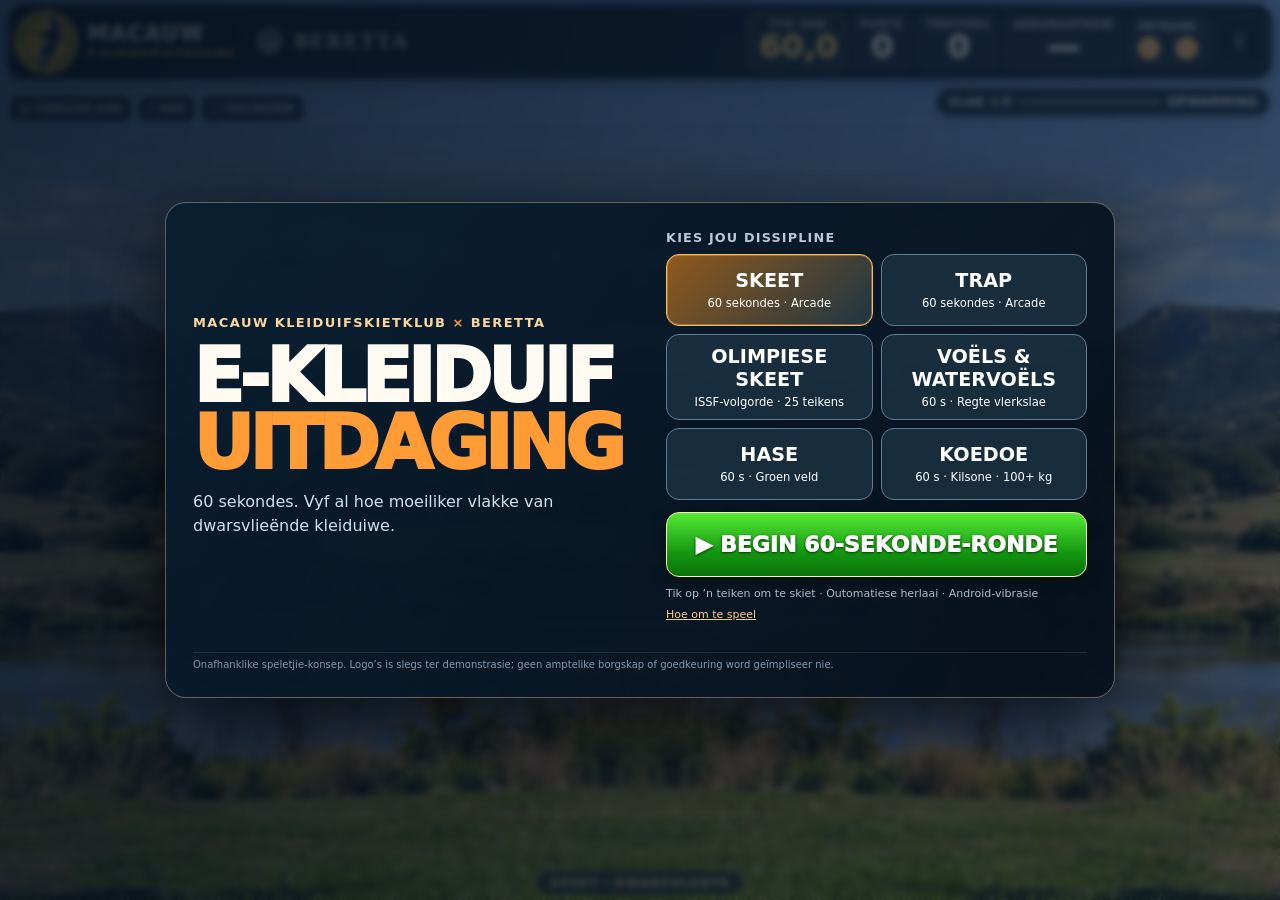
==== index.html @ 5b27fd39 "Macauw E-Clay Challenge V19" ====
<!doctype html>
<html lang="af-ZA">
<head>
<meta charset="utf-8">
<meta name="viewport" content="width=device-width,initial-scale=1,maximum-scale=1,user-scalable=no,viewport-fit=cover">
<meta name="theme-color" content="#071420">
<meta name="apple-mobile-web-app-capable" content="yes">
<meta name="apple-mobile-web-app-status-bar-style" content="black-translucent">
<meta name="description" content="Speel die Macauw E-Kleiduiwe-uitdaging: Skeet, Trap, Olimpiese Skeet, Voëls & Watervoëls, Hase en Koedoe op selfoon, rekenaar of TV.">
<meta property="og:title" content="Macauw E-Kleiduiwe-uitdaging · Ses spelmodusse">
<meta property="og:description" content="Speel Skeet, Trap, Olimpiese Skeet, Watervoëls, Hase of Koedoe.">
<meta property="og:image" content="/assets/icon-512.png">
<link rel="icon" type="image/png" href="/assets/icon-192.png">
<link rel="apple-touch-icon" href="/assets/icon-192.png">
<link rel="manifest" href="/manifest.webmanifest">
<link rel="stylesheet" href="/style.css">
<title>Macauw E-Kleiduiwe-uitdaging · V18 Koedoe · 154 rame</title>
</head>
<body>
<main class="arena" id="arena">
  <canvas id="field" width="1600" height="900" aria-label="Kleiduiweskiet-speelveld"></canvas>
  <header class="scoreboard">
    <div class="brands">
      <img class="club" src="/assets/macauw-club.png" alt="Macauw Kleiduifskietklub se logo">
      <div class="brand-title"><b>MACAUW</b><small>E-KLEIDUIFUITDAGING</small></div>
      <span class="brand-divider"></span>
      <div class="beretta-lockup"><img src="/assets/beretta-emblem.png" alt="Beretta-embleem"><b>BERETTA</b></div>
    </div>
    <div class="scores">
      <div class="metric timer-metric"><small id="timerLabel">TYD OOR</small><strong id="timer">60.0</strong></div>
      <div class="metric"><small id="scoreLabel">PUNTE</small><strong id="score">0</strong></div>
      <div class="metric minor"><small>TREFFERS</small><strong id="hits">0</strong></div>
      <div class="metric minor"><small>AKKURAATHEID</small><strong id="accuracy">—</strong></div>
      <div class="metric ammo-metric"><small>PATRONE</small><strong id="ammo">● ●</strong></div>
    </div>
    <button class="icon-button pause-button" id="pause" aria-label="Onderbreek die ronde" disabled>Ⅱ</button>
  </header>
  <div class="difficulty" aria-label="Moeilikheidsgraad"><span id="difficultyPrefix">VLAK <b id="level">1</b><span id="levelMax">/5</span></span><div class="track"><div id="difficultyFill" class="track-fill"></div></div><span id="levelText">OPWARMING</span></div>
  <div class="toast" id="toast" aria-live="polite"></div>
  <div class="stage-label" id="modeBadge">SKEET · DWARSVLUGTE</div>
  <div id="olympicPanel" class="olympic-panel hidden" aria-live="polite">
    <div class="olympic-eyebrow">OLIMPIESE SKEET · KWALIFIKASIERONDE</div>
    <div class="olympic-details"><strong id="stationLabel">STASIE 1</strong><span id="waveLabel">HOË HUIS · ENKEL</span></div>
    <div class="olympic-bottom"><span id="stationClock">30 s</span><span id="targetCount">0 / 25</span></div>
    <div class="olympic-stations" id="stationDots" aria-label="Skietstasies"></div>
  </div>
  <button id="callTarget" class="call-target hidden" type="button" aria-label="Roep die volgende Olimpiese teiken">📣 ROEP TEIKEN</button>
  <div class="overlay" id="intro">
    <section class="welcome-card" role="dialog" aria-labelledby="heading" aria-modal="true">
      <div class="welcome-heading"><div class="eyebrow">MACAUW KLEIDUIFSKIETKLUB <span>×</span> BERETTA</div><h1 id="heading">E-KLEIDUIF<br><em>UITDAGING</em></h1><p id="description">Ses spelmodusse met Skeet, Trap, Olimpiese Skeet, Voëls & Watervoëls en ’n aparte Hase-dissipline in oop veld.</p></div>
      <div class="welcome-settings"><div class="mode-heading">KIES JOU DISSIPLINE</div><div class="mode-select">
          <button class="mode active" data-mode="skeet"><b>SKEET</b><small>60 sekondes · Arcade</small></button>
          <button class="mode" data-mode="trap"><b>TRAP</b><small>60 sekondes · Arcade</small></button>
          <button class="mode olympic-mode" data-mode="olympic"><b>OLIMPIESE SKEET</b><small>ISSF-volgorde · 25 teikens</small></button>
          <button class="mode" data-mode="waterfowl"><b>VOËLS &amp; WATERVOËLS</b><small>60 s · Regte vlerkslae</small></button>
          <button class="mode" data-mode="hares"><b>HASE</b><small>60 s · Groen veld</small></button>
          <button class="mode" data-mode="koedoe"><b>KOEDOE</b><small>60 s · Kilsone · 100+ kg</small></button>
        </div><button id="start" class="start">▶ &nbsp; BEGIN 60-SEKONDE-RONDE</button><div class="tips">Tik op ’n teiken om te skiet · Outomatiese herlaai · Android-vibrasie</div><button class="link-button" id="howto" type="button">Hoe om te speel</button></div>
      <p class="disclaimer">Onafhanklike speletjie-konsep. Logo’s is slegs ter demonstrasie; geen amptelike borgskap of goedkeuring word geïmpliseer nie.</p>
    </section>
  </div>
  <div class="orient" id="portraitGate" aria-live="polite"><div class="phone-turn">▯ <span>↻</span></div><h2>Draai jou foon dwars</h2><p>Die speletjie werk die beste in landskapmodus. Skakel Outo-draai aan as die skerm nie draai nie.</p><button id="tryLandscape">PROBEER VOLSKERM-LANDSKAP</button></div>
  <div class="howto hidden" id="howtoDialog"><div class="howto-card"><h2>Hoe om te speel</h2><p><b>Skeet/Trap:</b> Skiet soveel moontlik kleiduiwe in 60 sekondes. Die teikens raak elke 12 sekondes moeiliker.</p><p><b>Olimpiese Skeet:</b> ’n Ronde bestaan uit 25 teikens op agt stasies. Roep die teiken met die knoppie; dit verskyn ná ’n wisselende vertraging van 0 tot 3 sekondes. Skiet een keer per teiken in die aangeduide volgorde, ook by dubbels. Stasie 4 word weer besoek voordat stasie 8 volg.</p><p><b>Voëls en watervoëls:</b> ’n Arcade-spel met bewegende eende, ganse en Afrika-rotsduiwe oor ’n dam. Alle voëls vlieg reguit en hou hul lywe gelyk; net hul vlerke klap. Dit is geen amptelike ISSF-dissipline nie.</p><p><b>Hase:</b> ’n Aparte 60-sekonde-dissipline op kort groen gras met bome weerskante en ’n vaste agtergrond. Hase hardloop teen verskillende snelhede en op verskillende afstande. Vinniger en verder hase gee meer punte.</p><p><b>Raakskerm:</b> Tik direk op ’n teiken om te skiet. Ná twee skote laai die speletjie vanself. Op ondersteunde Android-fone vibreer die foon kortliks wanneer jy skiet.</p><p><b>TV/rekenaar:</b> Beweeg die muis of lugmuis en klik om te skiet. Die spasiebalk skiet en P onderbreek. Herlaai gebeur outomaties.</p><p><b>Moeilikheid:</b> Die 60-sekonde-uitdagings het vyf toenemende vlakke. Olimpiese Skeet volg eerder die vaste ISSF-volgorde.</p><button id="closeHowto">VERSTAAN</button></div></div>
  <div class="utility"><button id="vibrate" aria-label="Skakel Android-vibrasie aan of af">▤ VIBRASIE AAN</button><button id="sound" aria-label="Skakel klank aan of af">♪ AAN</button><button id="full" aria-label="Volskerm">⛶ VOLSKERM</button></div>
</main>
<script src="/game.js" defer></script>
</body>
</html>
---- style.css ----
:root{color-scheme:dark;--ink:#061522;--glass:#05111de6;--gold:#ffbd54;--orange:#ff9c35;--cream:#fffaf2;--muted:#b6c6d3}*{box-sizing:border-box;-webkit-tap-highlight-color:transparent}html,body{margin:0;width:100%;height:100%;overflow:hidden;background:#050d15;color:var(--cream);font-family:Inter,ui-sans-serif,system-ui,-apple-system,'Segoe UI',Arial,sans-serif;overscroll-behavior:none}button{font:inherit;cursor:pointer;touch-action:manipulation}button:disabled{opacity:.4;cursor:default}.arena{width:100vw;height:100vh;height:100dvh;min-height:280px;position:relative;overflow:hidden;isolation:isolate;background:#45749b url('/assets/range.jpg') center/cover no-repeat;touch-action:none}#field{display:block;position:absolute;inset:0;width:100%;height:100%;object-fit:cover;touch-action:none;cursor:crosshair}.arena:after{display:none}.scoreboard{position:absolute;left:max(8px,env(safe-area-inset-left));right:max(8px,env(safe-area-inset-right));top:max(4px,env(safe-area-inset-top));z-index:3;display:flex;align-items:center;justify-content:space-between;gap:6px;padding:4px 7px 4px 4px;min-height:54px;max-height:75px;background:linear-gradient(110deg,#0c1e2bf5,#081320d9);border:1px solid #fff4;border-radius:16px;box-shadow:0 2px 13px #0007;backdrop-filter:blur(12px);pointer-events:auto}.brands{display:flex;align-items:center;gap:8px;min-width:0;flex:0 1 auto}.club{width:clamp(40px,5.8vw,66px);height:clamp(40px,5.8vw,66px);object-fit:contain;filter:drop-shadow(0 2px 3px #000b);margin-left:0}.brand-title{white-space:nowrap;line-height:1}.brand-title b{display:block;font-weight:950;letter-spacing:.07em;font-size:clamp(13px,1.75vw,21px)}.brand-title small{display:block;font-size:clamp(6px,.8vw,10px);font-weight:850;color:var(--gold);letter-spacing:.12em;margin-top:4px}.brand-divider{width:1px;background:#8ea5b77f;height:33px}.beretta-lockup{display:flex;align-items:center;gap:5px;white-space:nowrap}.beretta-lockup img{width:clamp(24px,2.9vw,37px);height:auto;image-rendering:auto}.beretta-lockup b{font-family:Georgia,'Times New Roman',serif;font-weight:600;letter-spacing:.1em;font-size:clamp(13px,1.65vw,24px)}.scores{display:flex;gap:5px;justify-content:flex-end;align-items:center;flex:1;min-width:0}.metric{padding:4px 8px;text-align:center;min-width:53px;background:#fff1;border:1px solid #ffffff17;border-radius:9px}.metric small{display:block;white-space:nowrap;font-weight:900;color:#d8e2ea;letter-spacing:.08em;font-size:clamp(7px,.8vw,11px)}.metric strong{display:block;line-height:1.07;font-weight:950;font-size:clamp(18px,2.5vw,34px);font-variant-numeric:tabular-nums}.timer-metric{border-color:#ffb74c8c}.timer-metric strong{color:#ffd276}.ammo-metric strong{letter-spacing:.06em;color:#ffc069;font-size:clamp(15px,2.2vw,29px)}.icon-button{height:clamp(34px,4.3vw,49px);min-width:clamp(34px,4.3vw,49px);border-radius:11px;border:1px solid #ffffff5b;background:#0d2430e9;color:white;font-size:23px}.difficulty{position:absolute;z-index:2;top:clamp(65px,8.2vw,88px);right:max(10px,env(safe-area-inset-right));min-width:min(295px,43vw);display:flex;align-items:center;gap:7px;padding:6px 11px;border:1px solid #ffffff54;background:#071b2ec7;border-radius:20px;box-shadow:0 2px 10px #0005;pointer-events:none;font-size:clamp(8px,1vw,12px);font-weight:900;letter-spacing:.04em}.difficulty span{white-space:nowrap}.difficulty b{color:#ffe2a5}.track{width:clamp(35px,11vw,165px);height:6px;background:#eef0f044;border-radius:12px;overflow:hidden}.track-fill{width:0;height:100%;background:linear-gradient(90deg,#1de2a2,#fce17d,#ff7f28);border-radius:12px;transition:width .15s linear}.toast{position:absolute;top:28%;left:50%;transform:translate(-50%,-50%);z-index:4;pointer-events:none;font-size:clamp(15px,2.6vw,36px);font-weight:950;text-shadow:0 3px 18px #070c15,0 0 10px #070c15;color:#ffe7b7;opacity:0;transition:opacity .13s;white-space:nowrap}.toast.show{opacity:1}.stage-label{position:absolute;bottom:max(5px,env(safe-area-inset-bottom));left:50%;transform:translateX(-50%);pointer-events:none;background:#071726a8;border:1px solid #ffffff40;border-radius:18px;padding:4px 13px;z-index:2;font-size:clamp(9px,.95vw,12px);font-weight:900;letter-spacing:.1em;color:#ffdb9e}.overlay{position:absolute;inset:0;z-index:10;display:grid;place-items:center;padding:clamp(9px,3vh,32px);background:linear-gradient(105deg,#06111fdc,#0b1b2da9);backdrop-filter:blur(3px);overflow-y:auto}.hidden{display:none!important}.welcome-card{width:min(950px,96%);position:relative;padding:clamp(14px,3vh,30px);display:grid;grid-template-columns:1fr .95fr;gap:clamp(12px,2.5vw,30px);align-items:center;background:linear-gradient(125deg,#081e30f0,#07111cf2);border:1px solid #fce2b15e;border-radius:21px;box-shadow:0 18px 80px #000a}.eyebrow{color:#f8d69e;font-size:clamp(8px,1.2vw,13px);font-weight:900;letter-spacing:.11em}.eyebrow span{color:var(--orange)}.welcome-heading h1{font-size:clamp(34px,5.8vw,74px);line-height:.91;letter-spacing:-.06em;margin:13px 0;font-weight:1000}.welcome-heading h1 em{font-style:normal;color:var(--orange)}.welcome-heading p{font-size:clamp(12px,1.4vw,16px);line-height:1.48;color:#d0e0ed;margin:0}.mode-heading{font-size:clamp(9px,1vw,13px);letter-spacing:.09em;color:#b6c9da;font-weight:900}.mode-select{display:grid;grid-template-columns:1fr 1fr;gap:8px;margin:9px 0 12px}.mode{border:1px solid #607d93;background:#1c3343cf;border-radius:13px;padding:12px 8px;color:#fff;text-align:center}.mode.active{border-color:#ffbc55;background:linear-gradient(135deg,#d57a16a8,#1f3543);box-shadow:inset 0 0 0 1px #ffbf6159}.mode b{font-size:clamp(13px,2vw,24px);display:block}.mode small{font-size:clamp(9px,1vw,11px)}.start{border:1px solid #fff5ad;background:linear-gradient(180deg,#55ea35,#139511 65%,#097208);color:#fff;font-size:clamp(14px,2vw,22px);font-weight:950;padding:clamp(12px,1.8vw,19px) 6px;width:100%;border-radius:13px;text-shadow:0 1px 3px #003600;box-shadow:0 5px 13px #050e078a}.start:active{transform:scale(.98)}.tips{color:#adbfca;font-size:clamp(9px,1vw,11px);line-height:1.4;margin-top:9px}.disclaimer{grid-column:1/-1;color:#829aaf;margin:0;padding-top:6px;border-top:1px solid #e4f1f51c;font-size:clamp(8px,.8vw,10px)}.link-button{background:none;border:0;color:#ffca85;text-decoration:underline;font-size:11px;padding:7px 0 0}.howto{position:absolute;z-index:15;inset:0;display:grid;place-items:center;background:#041121e9;padding:15px}.howto-card{max-width:550px;max-height:90%;overflow:auto;background:#102235;border:1px solid #7993a4;border-radius:18px;padding:20px;box-shadow:0 8px 40px #000}.howto-card h2{margin:0 0 8px;color:#ffca86}.howto-card p{line-height:1.4;font-size:14px}.howto-card button{width:100%;padding:12px;border:0;background:#ffad35;border-radius:8px;color:#16130e;font-weight:950}.utility{position:absolute;z-index:2;right:max(9px,env(safe-area-inset-right));top:clamp(66px,9vw,96px);display:flex;gap:6px}.utility button{padding:6px 9px;background:#0a1b2abb;border:1px solid #ffffff5a;color:#fff;border-radius:8px;font-size:clamp(8px,1vw,11px);font-weight:900}.orient{display:none;position:absolute;z-index:30;inset:0;background:#071928f5;place-content:center;justify-items:center;text-align:center;padding:24px}.orient .phone-turn{font-size:66px;color:#ffcd74}.phone-turn span{font-size:27px}.orient h2{margin:10px 0}.orient p{max-width:340px;color:#c5d6e4}.orient button{padding:14px;background:#f8b331;border:0;color:#1e170a;font-weight:900;border-radius:12px}@media(orientation:portrait) and (max-width:950px){.orient{display:grid}}
@media(max-height:600px){.scoreboard{min-height:40px;max-height:54px;border-radius:10px}.club{width:43px;height:43px}.brand-title b{font-size:13px}.brand-title small{font-size:7px}.brand-divider{height:26px}.beretta-lockup img{width:24px}.beretta-lockup b{font-size:15px}.metric{padding:2px 5px;min-width:43px}.metric small{font-size:7px}.metric strong{font-size:18px}.difficulty{top:60px;padding:4px 8px}.utility{top:63px}.stage-label{bottom:3px}.welcome-card{gap:10px;padding:10px;width:92%;border-radius:14px}.welcome-heading h1{font-size:clamp(27px,6vw,47px)}.welcome-heading p{font-size:10px}.mode-heading{font-size:8px}.mode-select{gap:5px}.mode b{font-size:13px}.mode small{font-size:8px}.start{font-size:13px}}
@media(prefers-reduced-motion:reduce){.toast,.track-fill{transition:none}}

/* Landscape controls on opposite sides of difficulty strip. */
.utility{left:max(10px,env(safe-area-inset-left));right:auto;top:clamp(66px,8.5vw,95px)}
@media(max-height:600px){.utility{top:61px}}
@media(max-width:790px) and (orientation:landscape){.utility{top:54px;left:8px;right:auto}}

/* Vier-modus-keuse — optimale klein landskap-skerms */
.mode-select{grid-template-columns:repeat(2,minmax(0,1fr));gap:8px}
.mode{min-width:0;min-height:72px;padding:10px 9px}
.mode b{font-size:clamp(11px,1.5vw,20px)}
.mode small{display:block;margin-top:5px;font-size:clamp(9px,.9vw,12px);line-height:1.15}
.olympic-panel{z-index:3;position:absolute;left:max(10px,env(safe-area-inset-left));bottom:max(14px,env(safe-area-inset-bottom));width:min(315px,40vw);padding:11px 14px 10px;border-radius:15px;background:#071b2ee9;border:1px solid #eab75c80;box-shadow:0 7px 25px #06142179;pointer-events:none}
.olympic-eyebrow{font-size:10px;color:#ffcc7e;font-weight:900;letter-spacing:.07em}
.olympic-details{display:flex;justify-content:space-between;align-items:center;gap:8px;margin-top:7px}.olympic-details strong{font-size:23px;white-space:nowrap;color:white}.olympic-details span{font-size:11px;text-align:right;font-weight:800;color:#d4e8eb}
.olympic-bottom{display:flex;justify-content:space-between;margin:6px 0;color:#ffe1ad;font-size:14px;font-weight:800}
.olympic-stations{display:flex;gap:4px;margin-top:7px}.olympic-stations span{flex:1;text-align:center;border-radius:5px;border:1px solid #fff4;padding:2px 1px;color:#ffffffaf;font-size:10px;font-weight:800}.olympic-stations .here{background:#d99025;color:#121d2b;border-color:#ffd68b}
.call-target{position:absolute;z-index:5;right:max(16px,env(safe-area-inset-right));bottom:24%;background:linear-gradient(#fbd46b,#f68c25);color:#1c1d1d;border:2px solid #fff2b6;border-radius:16px;font-size:clamp(14px,2.2vw,22px);font-weight:1000;padding:15px 25px;box-shadow:0 5px 20px #040a127b;touch-action:manipulation;min-width:145px}
.call-target:active{transform:scale(.98)}
.call-target:disabled{opacity:.7}
.arena.wetlands{background-image:url('/assets/wetland.jpg')}
@media(max-height:580px){
  .welcome-card{max-width:850px;width:min(97%,950px);padding:9px 14px;gap:12px}
  .welcome-heading h1{font-size:clamp(28px,5.5vw,51px);margin:9px 0}
  .mode-select{margin:6px 0 8px;gap:5px}
  .mode{min-height:52px;padding:5px 8px;border-radius:9px}
  .mode b{font-size:clamp(11px,1.5vw,15px)}
  .mode small{font-size:clamp(8px,1.05vw,10px);margin-top:2px}
  .start{padding:9px 5px;font-size:clamp(11px,1.8vw,17px)}
  .disclaimer{padding-top:4px;font-size:7.5px}
  .olympic-panel{bottom:6px;width:min(245px,39vw);padding:7px 9px}
  .olympic-eyebrow{font-size:8px}.olympic-details{margin-top:3px}.olympic-details strong{font-size:18px}.olympic-details span{font-size:9px}
  .olympic-bottom{font-size:11px;margin:4px 0}.olympic-stations{margin-top:4px;gap:2px}.olympic-stations span{font-size:8px}
  .call-target{bottom:25%;padding:11px 16px;font-size:13px;min-width:117px}
}
@media(max-width:700px) and (orientation:landscape){.brand-title small{display:none}.beretta-lockup b{font-size:11px}.metric.minor{display:none}.mode small{font-size:8px}}
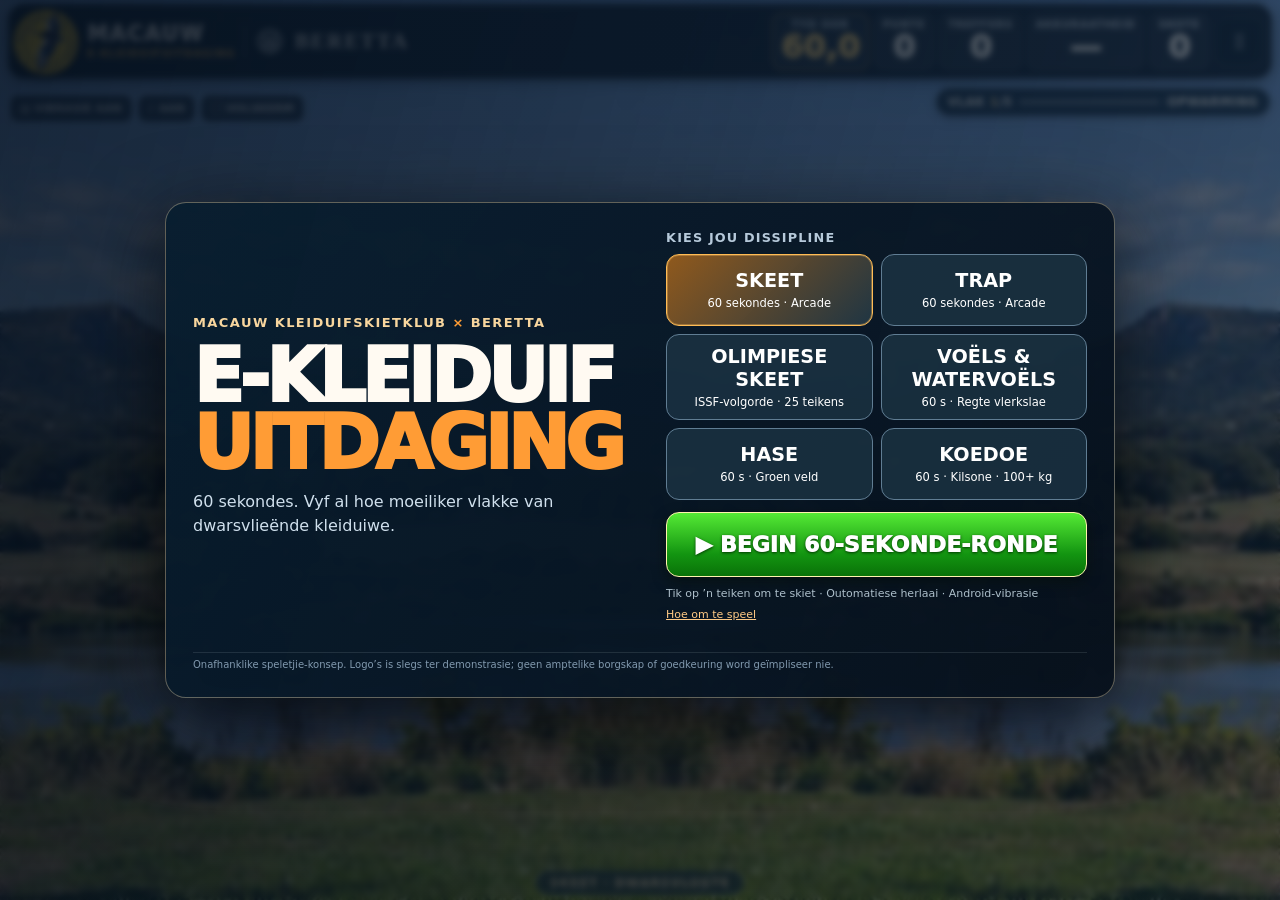
==== commit ef6c743f: "V49 - Macauw gameplay and Olympic Skeet improvements" ====
--- a/index.html
+++ b/index.html
@@ -31,15 +31,15 @@
       <div class="metric"><small id="scoreLabel">PUNTE</small><strong id="score">0</strong></div>
       <div class="metric minor"><small>TREFFERS</small><strong id="hits">0</strong></div>
       <div class="metric minor"><small>AKKURAATHEID</small><strong id="accuracy">—</strong></div>
-      <div class="metric ammo-metric"><small>PATRONE</small><strong id="ammo">● ●</strong></div>
+      <div class="metric minor"><small>SKOTE</small><strong id="shots">0</strong></div>
     </div>
-    <button class="icon-button pause-button" id="pause" aria-label="Onderbreek die ronde" disabled>Ⅱ</button>
+    <button class="icon-button pause-button" id="pause" aria-label="Onderbreek die rondte" disabled>Ⅱ</button>
   </header>
   <div class="difficulty" aria-label="Moeilikheidsgraad"><span id="difficultyPrefix">VLAK <b id="level">1</b><span id="levelMax">/5</span></span><div class="track"><div id="difficultyFill" class="track-fill"></div></div><span id="levelText">OPWARMING</span></div>
   <div class="toast" id="toast" aria-live="polite"></div>
   <div class="stage-label" id="modeBadge">SKEET · DWARSVLUGTE</div>
   <div id="olympicPanel" class="olympic-panel hidden" aria-live="polite">
-    <div class="olympic-eyebrow">OLIMPIESE SKEET · KWALIFIKASIERONDE</div>
+    <div class="olympic-eyebrow">OLIMPIESE SKEET · KWALIFIKASIERONDTE</div>
     <div class="olympic-details"><strong id="stationLabel">STASIE 1</strong><span id="waveLabel">HOË HUIS · ENKEL</span></div>
     <div class="olympic-bottom"><span id="stationClock">30 s</span><span id="targetCount">0 / 25</span></div>
     <div class="olympic-stations" id="stationDots" aria-label="Skietstasies"></div>
@@ -55,7 +55,7 @@
           <button class="mode" data-mode="waterfowl"><b>VOËLS &amp; WATERVOËLS</b><small>60 s · Regte vlerkslae</small></button>
           <button class="mode" data-mode="hares"><b>HASE</b><small>60 s · Groen veld</small></button>
           <button class="mode" data-mode="koedoe"><b>KOEDOE</b><small>60 s · Kilsone · 100+ kg</small></button>
-        </div><button id="start" class="start">▶ &nbsp; BEGIN 60-SEKONDE-RONDE</button><div class="tips">Tik op ’n teiken om te skiet · Outomatiese herlaai · Android-vibrasie</div><button class="link-button" id="howto" type="button">Hoe om te speel</button></div>
+        </div><button id="start" class="start">▶ &nbsp; BEGIN 60-SEKONDE-RONDTE</button><div class="tips">Tik op ’n teiken om te skiet · Outomatiese herlaai · Android-vibrasie</div><button class="link-button" id="howto" type="button">Hoe om te speel</button></div>
       <p class="disclaimer">Onafhanklike speletjie-konsep. Logo’s is slegs ter demonstrasie; geen amptelike borgskap of goedkeuring word geïmpliseer nie.</p>
     </section>
   </div>
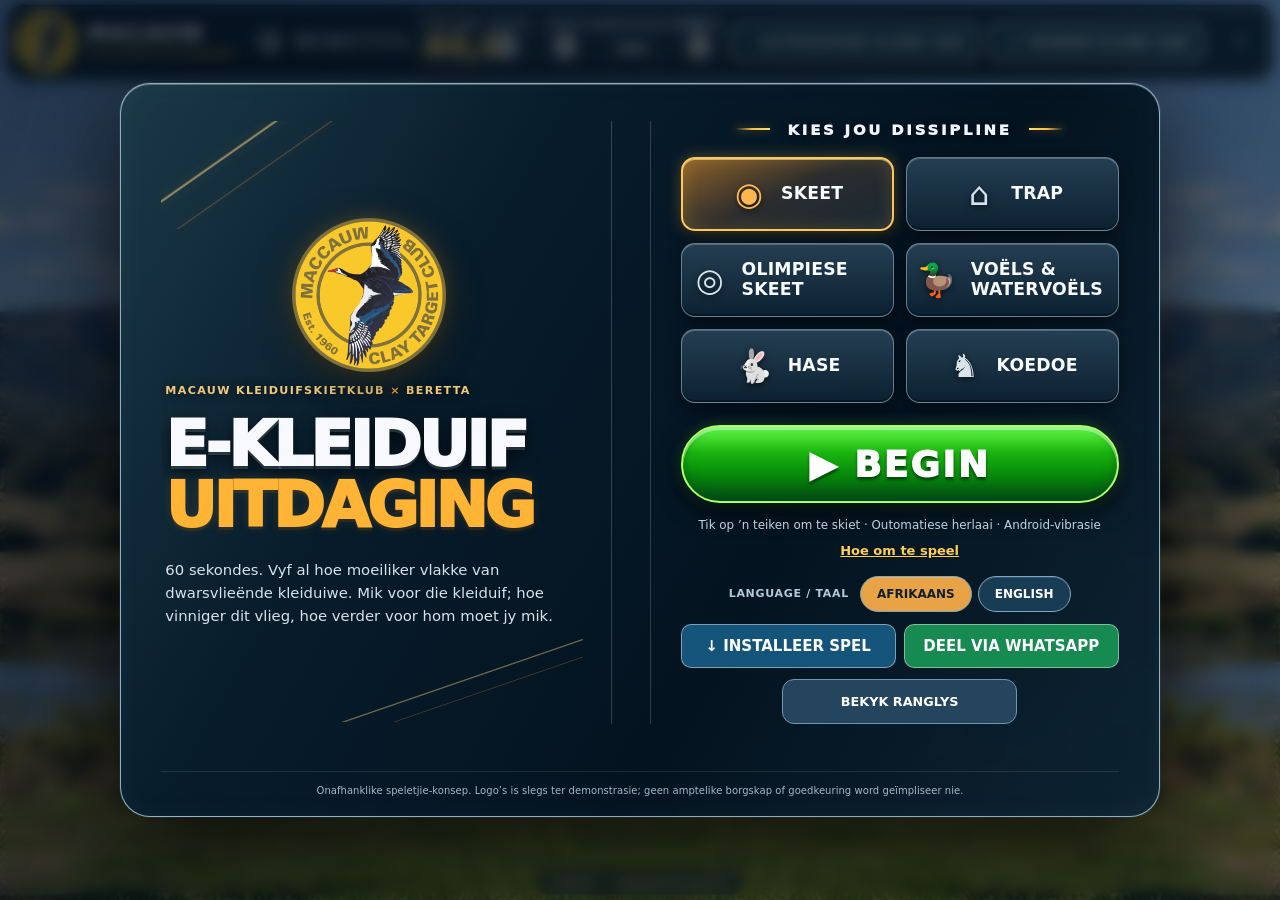
==== commit 35963382: "Macauw premium menu, bilingual labels, Easter eggs and app icon" ====
--- a/index.html
+++ b/index.html
@@ -14,6 +14,8 @@
 <link rel="apple-touch-icon" href="/assets/icon-192.png">
 <link rel="manifest" href="/manifest.webmanifest">
 <link rel="stylesheet" href="/style.css">
+<link rel="stylesheet" href="/macauw-modern.css">
+<link rel="stylesheet" href="/macauw-premium-v2.css">
 <title>Macauw E-Kleiduiwe-uitdaging · V18 Koedoe · 154 rame</title>
 </head>
 <body>
@@ -49,20 +51,25 @@
     <section class="welcome-card" role="dialog" aria-labelledby="heading" aria-modal="true">
       <div class="welcome-heading"><div class="eyebrow">MACAUW KLEIDUIFSKIETKLUB <span>×</span> BERETTA</div><h1 id="heading">E-KLEIDUIF<br><em>UITDAGING</em></h1><p id="description">Ses spelmodusse met Skeet, Trap, Olimpiese Skeet, Voëls & Watervoëls en ’n aparte Hase-dissipline in oop veld.</p></div>
       <div class="welcome-settings"><div class="mode-heading">KIES JOU DISSIPLINE</div><div class="mode-select">
-          <button class="mode active" data-mode="skeet"><b>SKEET</b><small>60 sekondes · Arcade</small></button>
-          <button class="mode" data-mode="trap"><b>TRAP</b><small>60 sekondes · Arcade</small></button>
-          <button class="mode olympic-mode" data-mode="olympic"><b>OLIMPIESE SKEET</b><small>ISSF-volgorde · 25 teikens</small></button>
-          <button class="mode" data-mode="waterfowl"><b>VOËLS &amp; WATERVOËLS</b><small>60 s · Regte vlerkslae</small></button>
-          <button class="mode" data-mode="hares"><b>HASE</b><small>60 s · Groen veld</small></button>
-          <button class="mode" data-mode="koedoe"><b>KOEDOE</b><small>60 s · Kilsone · 100+ kg</small></button>
+          <button class="mode active" data-mode="skeet"><b>SKEET</b></button>
+          <button class="mode" data-mode="trap"><b>TRAP</b></button>
+          <button class="mode olympic-mode" data-mode="olympic"><b>OLIMPIESE SKEET</b></button>
+          <button class="mode" data-mode="waterfowl"><b>VOËLS &amp; WATERVOËLS</b></button>
+          <button class="mode" data-mode="hares"><b>HASE</b></button>
+          <button class="mode" data-mode="koedoe"><b>KOEDOE</b></button>
         </div><button id="start" class="start">▶ &nbsp; BEGIN 60-SEKONDE-RONDTE</button><div class="tips">Tik op ’n teiken om te skiet · Outomatiese herlaai · Android-vibrasie</div><button class="link-button" id="howto" type="button">Hoe om te speel</button></div>
       <p class="disclaimer">Onafhanklike speletjie-konsep. Logo’s is slegs ter demonstrasie; geen amptelike borgskap of goedkeuring word geïmpliseer nie.</p>
     </section>
   </div>
   <div class="orient" id="portraitGate" aria-live="polite"><div class="phone-turn">▯ <span>↻</span></div><h2>Draai jou foon dwars</h2><p>Die speletjie werk die beste in landskapmodus. Skakel Outo-draai aan as die skerm nie draai nie.</p><button id="tryLandscape">PROBEER VOLSKERM-LANDSKAP</button></div>
-  <div class="howto hidden" id="howtoDialog"><div class="howto-card"><h2>Hoe om te speel</h2><p><b>Skeet/Trap:</b> Skiet soveel moontlik kleiduiwe in 60 sekondes. Die teikens raak elke 12 sekondes moeiliker.</p><p><b>Olimpiese Skeet:</b> ’n Ronde bestaan uit 25 teikens op agt stasies. Roep die teiken met die knoppie; dit verskyn ná ’n wisselende vertraging van 0 tot 3 sekondes. Skiet een keer per teiken in die aangeduide volgorde, ook by dubbels. Stasie 4 word weer besoek voordat stasie 8 volg.</p><p><b>Voëls en watervoëls:</b> ’n Arcade-spel met bewegende eende, ganse en Afrika-rotsduiwe oor ’n dam. Alle voëls vlieg reguit en hou hul lywe gelyk; net hul vlerke klap. Dit is geen amptelike ISSF-dissipline nie.</p><p><b>Hase:</b> ’n Aparte 60-sekonde-dissipline op kort groen gras met bome weerskante en ’n vaste agtergrond. Hase hardloop teen verskillende snelhede en op verskillende afstande. Vinniger en verder hase gee meer punte.</p><p><b>Raakskerm:</b> Tik direk op ’n teiken om te skiet. Ná twee skote laai die speletjie vanself. Op ondersteunde Android-fone vibreer die foon kortliks wanneer jy skiet.</p><p><b>TV/rekenaar:</b> Beweeg die muis of lugmuis en klik om te skiet. Die spasiebalk skiet en P onderbreek. Herlaai gebeur outomaties.</p><p><b>Moeilikheid:</b> Die 60-sekonde-uitdagings het vyf toenemende vlakke. Olimpiese Skeet volg eerder die vaste ISSF-volgorde.</p><button id="closeHowto">VERSTAAN</button></div></div>
+  <div class="howto hidden" id="howtoDialog"><div class="howto-card"><h2>Hoe om te speel</h2><p><b>Skeet/Trap:</b> Skiet soveel moontlik kleiduiwe in 60 sekondes. Die teikens raak elke 12 sekondes moeiliker. Mik voor die kleiduif. Hoe vinniger dit vlieg, hoe verder voor die teiken moet jy mik om dit te tref.</p><p><b>Olimpiese Skeet:</b> ’n Ronde bestaan uit 25 teikens op agt stasies. Roep die teiken met die knoppie; dit verskyn ná ’n wisselende vertraging van 0 tot 3 sekondes. Skiet een keer per teiken in die aangeduide volgorde, ook by dubbels. Stasie 4 word weer besoek voordat stasie 8 volg.</p><p><b>Voëls en watervoëls:</b> ’n Arcade-spel met bewegende eende, ganse en Afrika-rotsduiwe oor ’n dam. Alle voëls vlieg reguit en hou hul lywe gelyk; net hul vlerke klap. Dit is geen amptelike ISSF-dissipline nie.</p><p><b>Hase:</b> ’n Aparte 60-sekonde-dissipline op kort groen gras met bome weerskante en ’n vaste agtergrond. Hase hardloop teen verskillende snelhede en op verskillende afstande. Vinniger en verder hase gee meer punte.</p><p><b>Raakskerm:</b> Tik direk op ’n teiken om te skiet. Ná twee skote laai die speletjie vanself. Op ondersteunde Android-fone vibreer die foon kortliks wanneer jy skiet.</p><p><b>TV/rekenaar:</b> Beweeg die muis of lugmuis en klik om te skiet. Die spasiebalk skiet en P onderbreek. Herlaai gebeur outomaties.</p><p><b>Moeilikheid:</b> Die 60-sekonde-uitdagings het vyf toenemende vlakke. Olimpiese Skeet volg eerder die vaste ISSF-volgorde.</p><button id="closeHowto">VERSTAAN</button></div></div>
   <div class="utility"><button id="vibrate" aria-label="Skakel Android-vibrasie aan of af">▤ VIBRASIE AAN</button><button id="sound" aria-label="Skakel klank aan of af">♪ AAN</button><button id="full" aria-label="Volskerm">⛶ VOLSKERM</button></div>
 </main>
+<script src="/macauw-menu-actions.js" defer></script>
 <script src="/game.js" defer></script>
+<script src="/leaderboard-config.js" defer></script>
+<script src="/leaderboard.js" defer></script>
+<script src="/macauw-language.js" defer></script>
+<script src="/macauw-modern.js" defer></script>
 </body>
 </html>
--- a/style.css
+++ b/style.css
@@ -36,3 +36,5 @@
   .call-target{bottom:25%;padding:11px 16px;font-size:13px;min-width:117px}
 }
 @media(max-width:700px) and (orientation:landscape){.brand-title small{display:none}.beretta-lockup b{font-size:11px}.metric.minor{display:none}.mode small{font-size:8px}}
+
+/* macauw-centered-vlak-v60 */ .difficulty{left:50%!important;right:auto!important;transform:translateX(-50%)!important;top:clamp(65px,8.2vw,88px);font-size:clamp(12px,1.5vw,18px)!important;padding:9px 17px!important;gap:12px!important;min-width:340px!important;justify-content:center!important}.difficulty .track{height:9px!important;width:clamp(80px,13vw,200px)!important}
--- a/macauw-modern.css
+++ b/macauw-modern.css
@@ -0,0 +1,69 @@
+/* Macauw premium START MENU ONLY. No gameplay styles are overridden. */
+#intro .welcome-card{
+  width:min(1040px,96%);max-width:1040px;grid-template-columns:minmax(0,1fr) minmax(0,1.04fr);
+  gap:clamp(18px,3vw,42px);padding:clamp(18px,2.6vw,34px);
+  border-radius:26px;border:1px solid rgba(186,216,232,.65);
+  background:linear-gradient(138deg,rgba(24,49,68,.97),rgba(5,20,34,.97) 62%,rgba(18,44,62,.98));
+  box-shadow:0 20px 80px #000b,inset 0 1px 0 #ffffff30;backdrop-filter:blur(22px);
+}
+#intro .welcome-heading{align-self:stretch;display:flex;flex-direction:column;align-items:flex-start;justify-content:center;min-width:0;position:relative;overflow:hidden;padding-right:clamp(4px,1.4vw,18px)}
+#intro .welcome-heading::before{content:'';position:absolute;top:0;left:0;width:70px;height:2px;background:linear-gradient(90deg,#ffd482,transparent)}
+#intro .macauw-modern-badge{display:block;width:clamp(90px,12vw,165px);height:clamp(90px,12vw,165px);object-fit:contain;align-self:center;flex:none;margin:0 auto clamp(7px,1vw,16px);filter:drop-shadow(0 7px 17px #0009) drop-shadow(0 0 8px #e2a83b55)}
+#intro .welcome-heading .eyebrow{color:#f2c978;letter-spacing:.12em;font-size:clamp(9px,.87vw,12px);font-weight:850}
+#intro .welcome-heading h1{line-height:.98;letter-spacing:-.055em;font-size:clamp(35px,4.2vw,63px);font-weight:950;margin:15px 0 15px;text-shadow:0 2px 8px #0008}
+#intro .welcome-heading h1 em{color:#f8a72b}
+#intro .welcome-heading p{max-width:40ch;font-size:clamp(11px,1vw,14px);line-height:1.53;color:#cfdee9}
+#intro .welcome-settings{min-width:0;padding-left:clamp(8px,2.3vw,30px);border-left:1px solid #ffffff2c}
+#intro .mode-heading{text-align:center;color:#f6ead6;letter-spacing:.2em;font-size:clamp(10px,1.05vw,14px);font-weight:900;margin-bottom:13px}
+#intro .mode-select{display:grid;grid-template-columns:repeat(2,minmax(0,1fr));gap:9px;margin:0 0 15px}
+#intro .mode{display:flex;align-items:center;justify-content:center;min-width:0;min-height:59px;padding:9px 10px;gap:8px;text-align:left;
+  color:#f9fcff;background:linear-gradient(180deg,#244154,#142a3b);border:1px solid #6b879c;border-radius:13px;
+  box-shadow:inset 0 1px 0 #ffffff20,0 3px 8px #0004;transition:border-color .13s,background .13s,transform .13s}
+#intro .mode::before{content:'◆';font-size:23px;line-height:1;color:#d8e3ea;flex:none}
+#intro .mode[data-mode="skeet"]::before{content:'◎';color:#ffb64e}
+#intro .mode[data-mode="trap"]::before{content:'▣'}
+#intro .mode[data-mode="olympic"]::before{content:'◉'}
+#intro .mode[data-mode="waterfowl"]::before{content:'🦆'}
+#intro .mode[data-mode="hares"]::before{content:'🐇'}
+#intro .mode[data-mode="koedoe"]::before{content:'♞'}
+#intro .mode b{font-size:clamp(11px,1.17vw,16px);line-height:1.2;letter-spacing:.008em}
+#intro .mode.active{border-color:#f6bb4a;background:linear-gradient(135deg,#805b25,#25313b 85%);box-shadow:inset 0 0 0 1px #f6bb4a70,0 0 15px #d79c2938}
+#intro .mode:focus-visible,#intro button:focus-visible{outline:2px solid #ffca68;outline-offset:3px}
+#intro .start{min-height:60px;padding:11px 12px;width:100%;font-size:clamp(24px,2.7vw,35px);letter-spacing:.035em;border-radius:999px;
+  border:1px solid #aaff8b;background:linear-gradient(180deg,#67e448 0%,#179e15 50%,#086d0b 100%);
+  box-shadow:inset 0 2px 0 #ffffff69,0 8px 19px #07150e9e;text-shadow:0 2px 3px #063f0d}
+#intro .start:hover{filter:brightness(1.08)}
+#intro .tips{text-align:center;margin-top:8px;font-size:clamp(9px,.82vw,11px);color:#bacdd8}
+#intro #howto{display:block;margin:2px auto 4px;color:#ffcd6c;font-weight:800}
+#intro #macauw-lang-control{gap:6px!important;margin:8px 0 9px!important}
+#intro #macauw-lang-control button{border-radius:100px!important;padding:8px 12px!important;box-shadow:inset 0 1px 0 #ffffff22}
+#intro #macauw-menu-actions{gap:9px!important;margin:7px 0 0!important}
+#intro #macauw-menu-actions button{border-radius:10px!important;min-height:41px;box-shadow:inset 0 1px 0 #ffffff29,0 3px 9px #0005}
+#intro #macauw-menu-actions #macauw-view-leaderboard{padding:10px 20px!important;border-radius:10px!important}
+#intro .disclaimer{color:#9aafbd;text-align:center;padding-top:12px;margin-top:1px}
+@media(max-height:740px){
+ #intro .welcome-card{padding:clamp(10px,1.5vw,20px);gap:18px}
+ #intro .macauw-modern-badge{width:clamp(75px,9vw,118px);height:clamp(75px,9vw,118px);margin-bottom:4px}
+ #intro .welcome-heading h1{font-size:clamp(30px,3.4vw,51px);margin:9px 0}
+ #intro .mode{min-height:46px;padding:6px 8px}
+ #intro .mode::before{font-size:19px}
+ #intro .start{min-height:47px;font-size:clamp(21px,2.3vw,29px);padding:7px}
+ #intro .mode-heading{margin-bottom:8px}
+ #intro .mode-select{margin-bottom:9px;gap:7px}
+ #intro .disclaimer{padding-top:6px}
+}
+@media(max-height:460px){
+ #intro .macauw-modern-badge{width:58px;height:58px}
+ #intro .welcome-heading h1{font-size:clamp(26px,3vw,38px);margin:5px 0}
+ #intro .welcome-heading p{font-size:10px}
+ #intro .mode{min-height:35px}
+ #intro .start{min-height:37px;font-size:20px}
+ #intro .disclaimer{font-size:7px}
+}
+@media(max-width:690px) and (orientation:landscape){
+ #intro .welcome-card{width:98%;gap:9px;padding:9px}
+ #intro .welcome-settings{padding-left:8px}
+ #intro .mode::before{display:none}
+ #intro .mode b{font-size:10px}
+ #intro .welcome-heading h1{font-size:26px}
+}
--- a/macauw-premium-v2.css
+++ b/macauw-premium-v2.css
@@ -0,0 +1,181 @@
+/* Macauw premium menu v2. Visual overrides only. No game behaviour changed. */
+#intro.overlay {
+  background:linear-gradient(105deg,rgba(0,12,24,.73),rgba(3,18,29,.58));
+  backdrop-filter:blur(7px);
+}
+#intro .welcome-card {
+  width:min(1220px,97vw);
+  max-height:calc(100dvh - 28px);
+  min-height:min(690px,calc(100dvh - 32px));
+  padding:clamp(20px,2.9vw,42px) clamp(22px,3.15vw,48px) 20px;
+  gap:clamp(24px,3vw,48px);
+  grid-template-columns:minmax(0,1fr) minmax(0,1.04fr);
+  border:1px solid rgba(180,219,243,.77);
+  border-radius:30px;
+  background:linear-gradient(120deg,rgba(28,58,74,.97) 0%,rgba(7,28,43,.99) 32%,rgba(4,19,32,.99) 63%,rgba(13,36,51,.97) 100%);
+  box-shadow:0 28px 100px #000b,0 0 0 1px #d8ebf217,inset 0 1px 0 #ffffff45,inset 0 -2px 24px #8fbadb0b;
+  overflow:auto;
+}
+#intro .welcome-card::before {
+  z-index:-1;
+  background:
+    radial-gradient(ellipse at 1% 2%,#ffba4e36,transparent 31%),
+    radial-gradient(ellipse at 96% 95%,#7ea5cc18,transparent 36%),
+    linear-gradient(136deg,transparent 4%,#e7a53e20 4.2%,transparent 4.6%,transparent 9%,#ffd68413 9.15%,transparent 9.5%);
+}
+#intro .welcome-heading {
+  position:relative;
+  align-self:stretch;
+  align-items:flex-start;
+  padding:14px clamp(21px,3vw,42px) 14px 4px;
+  border-right:1px solid #c5d9e13b;
+  text-align:left;
+}
+#intro .welcome-heading::before {
+  content:'';position:absolute;left:-20px;top:-14px;width:210px;height:120px;pointer-events:none;
+  border-top:2px solid transparent;border-radius:90% 0 0 0;
+  background:linear-gradient(145deg,transparent 39%,#e9a93c66 39.5%,#ffe4a18f 40%,transparent 40.7%,transparent 54%,#d68c2650 54.5%,transparent 55.1%);
+  filter:drop-shadow(0 0 6px #ffbd4b62);
+}
+#intro .welcome-heading::after {
+  content:'';position:absolute;right:28px;bottom:2px;width:270px;height:85px;pointer-events:none;
+  background:linear-gradient(161deg,transparent 53%,#eab45c5e 53.3%,#ffdc926b 53.7%,transparent 54.3%,transparent 63%,#d58b2c49 63.4%,transparent 64%);
+}
+#intro .macauw-badge-hero {
+  width:clamp(150px,16.4vw,218px);
+  height:clamp(150px,16.4vw,218px);
+  margin:0 auto clamp(18px,2.4vh,25px);
+  border-radius:50%;
+  background:radial-gradient(circle at 42% 33%,#ffffff16,#d59a2813 60%,transparent 72%);
+  filter:drop-shadow(0 6px 3px #000a) drop-shadow(0 0 14px #feb34a85) drop-shadow(0 0 26px #de8d2646);
+}
+#intro .eyebrow {
+  color:#ffdfa4;
+  font-size:clamp(10px,1.0vw,13px);
+  font-weight:900;
+  letter-spacing:.18em;
+  margin:0 0 18px;
+  text-shadow:0 1px 10px #0009;
+}
+#intro .welcome-heading h1 {
+  font-size:clamp(43px,4.9vw,72px);
+  font-weight:1000;
+  line-height:.96;
+  letter-spacing:-.052em;
+  color:#f7f9ff;
+  text-shadow:0 3px 0 #a5b6be32,0 6px 16px #000a;
+  margin:0 0 22px;
+}
+#intro .welcome-heading h1 em {
+  color:#ffb436;
+  text-shadow:0 3px 0 #8b490833,0 0 12px #ffaf2e21;
+}
+#intro .welcome-heading p {
+  color:#d8e2eb;
+  font-size:clamp(12px,1.16vw,16px);
+  line-height:1.55;
+  max-width:455px;
+}
+#intro .welcome-settings {justify-content:center;align-self:stretch;}
+#intro .mode-heading {
+  position:relative;
+  font-size:clamp(12px,1.16vw,16px);
+  font-weight:950;
+  letter-spacing:.19em;
+  margin:0 0 19px;
+  color:#f0f5ff;
+  text-shadow:0 2px 7px #0008;
+}
+#intro .mode-heading::before,#intro .mode-heading::after {
+  content:'';display:inline-block;vertical-align:middle;width:35px;height:2px;margin:0 17px 4px 0;
+  background:linear-gradient(90deg,transparent,#ffbd3d,#ffdf74);box-shadow:0 0 8px #ffb6296e;
+}
+#intro .mode-heading::after {margin:0 0 4px 17px;transform:scaleX(-1)}
+#intro .mode-select {gap:12px;margin:0 0 22px;}
+#intro .mode {
+  min-height:74px;
+  border-radius:14px;
+  border:1px solid #84a6b7b0;
+  background:linear-gradient(180deg,#284357e8,#0c2233f5);
+  box-shadow:inset 0 1px 0 #ffffff36,inset 0 -2px 0 #0005,0 7px 15px #0006;
+  gap:14px;
+  transition:transform .13s,border-color .13s,box-shadow .13s;
+}
+#intro .mode:hover {transform:translateY(-1px);border-color:#c9d8e2;box-shadow:inset 0 1px 0 #ffffff45,0 8px 19px #0008;}
+#intro .mode.active {
+  border:2px solid #ffc85a;
+  background:linear-gradient(155deg,#8b602a,#2c2d2d 48%,#172733);
+  box-shadow:inset 0 1px 0 #fff2b890,inset 0 0 18px #ffbd4230,0 0 15px #ffc65a4d,0 7px 13px #0008;
+}
+#intro .mode b {font-size:clamp(14px,1.35vw,18px);line-height:1.15;letter-spacing:.012em;text-align:left;}
+#intro .mode::before {font-size:clamp(24px,2.5vw,35px);min-width:36px;text-align:center;text-shadow:0 2px 6px #0009;}
+#intro .mode[data-mode='skeet']::before {content:'◉'}
+#intro .mode[data-mode='trap']::before {content:'⌂'}
+#intro .mode[data-mode='olympic']::before {content:'◎'}
+#intro .mode[data-mode='koedoe']::before {content:'♞'}
+#intro #start {
+  min-height:78px;
+  border-radius:999px;
+  border:2px solid #a8ff68;
+  padding:14px 18px;
+  font-size:clamp(28px,2.8vw,38px);
+  font-weight:1000;
+  background:linear-gradient(180deg,#63fb48 0%,#19b30e 35%,#06860b 67%,#034915 100%);
+  box-shadow:inset 0 3px 0 #ffffff69,inset 0 -4px 11px #004c1c80,0 8px 23px #000a,0 0 13px #6bfa3940;
+  letter-spacing:.065em;
+  text-shadow:0 3px 3px #03480c;
+}
+#intro #start:hover {filter:brightness(1.09)}
+#intro .tips {font-size:clamp(10px,.93vw,12px);margin-top:14px;color:#c1d2db;}
+#intro #howto {font-size:clamp(11px,1.02vw,13px);font-weight:800;color:#ffce54;}
+#intro #macauw-lang-control {margin:18px 0 12px!important;gap:13px;}
+#intro #macauw-lang-control button {min-height:36px;padding:8px 16px!important;}
+#intro #macauw-menu-actions {gap:12px!important;margin:10px 0 0!important;}
+#intro #macauw-menu-actions>button {min-height:53px;border-radius:12px!important;font-size:clamp(11px,1vw,14px)!important;letter-spacing:.015em;}
+#intro #macauw-view-leaderboard {min-height:45px;min-width:235px!important;border-radius:12px!important;font-size:clamp(11px,1vw,14px)!important;}
+#intro .disclaimer {padding-top:13px;margin-top:9px;color:#a5b9c6;letter-spacing:.005em;}
+/* Preserve usable layout on short browser windows, phones and TV landscape */
+@media(max-height:790px) {
+  #intro .welcome-card {min-height:0;max-height:97dvh;padding:clamp(14px,2vw,26px);gap:clamp(14px,2vw,30px)}
+  #intro .welcome-heading {padding-right:22px}
+  #intro .macauw-badge-hero {width:clamp(105px,14vh,165px);height:clamp(105px,14vh,165px);margin-bottom:10px}
+  #intro .welcome-heading h1 {font-size:clamp(36px,4vw,57px);margin-bottom:12px}
+  #intro .welcome-heading p {font-size:clamp(11px,1vw,13px)}
+  #intro .eyebrow {margin-bottom:11px}
+  #intro .mode-heading {margin-bottom:9px}
+  #intro .mode-select {margin-bottom:11px;gap:8px}
+  #intro .mode {min-height:52px;padding:7px}
+  #intro #start {min-height:57px;padding:8px;font-size:clamp(23px,2.4vw,31px)}
+  #intro .tips {margin-top:6px}
+  #intro #macauw-lang-control {margin:7px 0!important}
+  #intro #macauw-menu-actions {margin:5px 0 0!important;gap:7px!important}
+  #intro #macauw-menu-actions>button {min-height:39px}
+  #intro #macauw-view-leaderboard {min-height:36px}
+  #intro .disclaimer {margin-top:2px;padding-top:6px}
+}
+@media(max-height:540px) {
+  #intro .welcome-card {padding:9px 15px;gap:13px}
+  #intro .macauw-badge-hero {width:67px;height:67px;margin-bottom:3px}
+  #intro .welcome-heading h1 {font-size:clamp(28px,3.1vw,41px);margin-bottom:5px}
+  #intro .eyebrow {font-size:9px;margin-bottom:5px}
+  #intro .mode {min-height:36px;padding:4px}
+  #intro .mode::before {font-size:17px}
+  #intro .mode b {font-size:11px}
+  #intro .mode-select {gap:4px;margin-bottom:5px}
+  #intro #start {min-height:38px;padding:5px;font-size:19px}
+  #intro #macauw-lang-control {margin:3px 0!important}
+  #intro #macauw-menu-actions>button {min-height:29px}
+  #intro #macauw-view-leaderboard {min-height:29px}
+}
+@media(max-width:660px) {
+  #intro .welcome-card {grid-template-columns:1fr;min-height:0;gap:13px;max-height:97dvh;overflow:auto}
+  #intro .welcome-heading {border-right:0;border-bottom:1px solid #ffffff36;align-items:center;text-align:center;padding:0 0 12px}
+  #intro .welcome-heading::before,#intro .welcome-heading::after {display:none}
+  #intro .macauw-badge-hero {width:76px;height:76px}
+  #intro .welcome-heading h1 {font-size:clamp(29px,7vw,40px)}
+  #intro .welcome-heading p {font-size:11px}
+  #intro .mode-heading::before,#intro .mode-heading::after {width:15px;margin-left:7px;margin-right:7px}
+  #intro .mode {min-height:42px}
+  #intro .mode::before {font-size:18px;min-width:23px}
+  #intro .mode b {font-size:12px}
+}
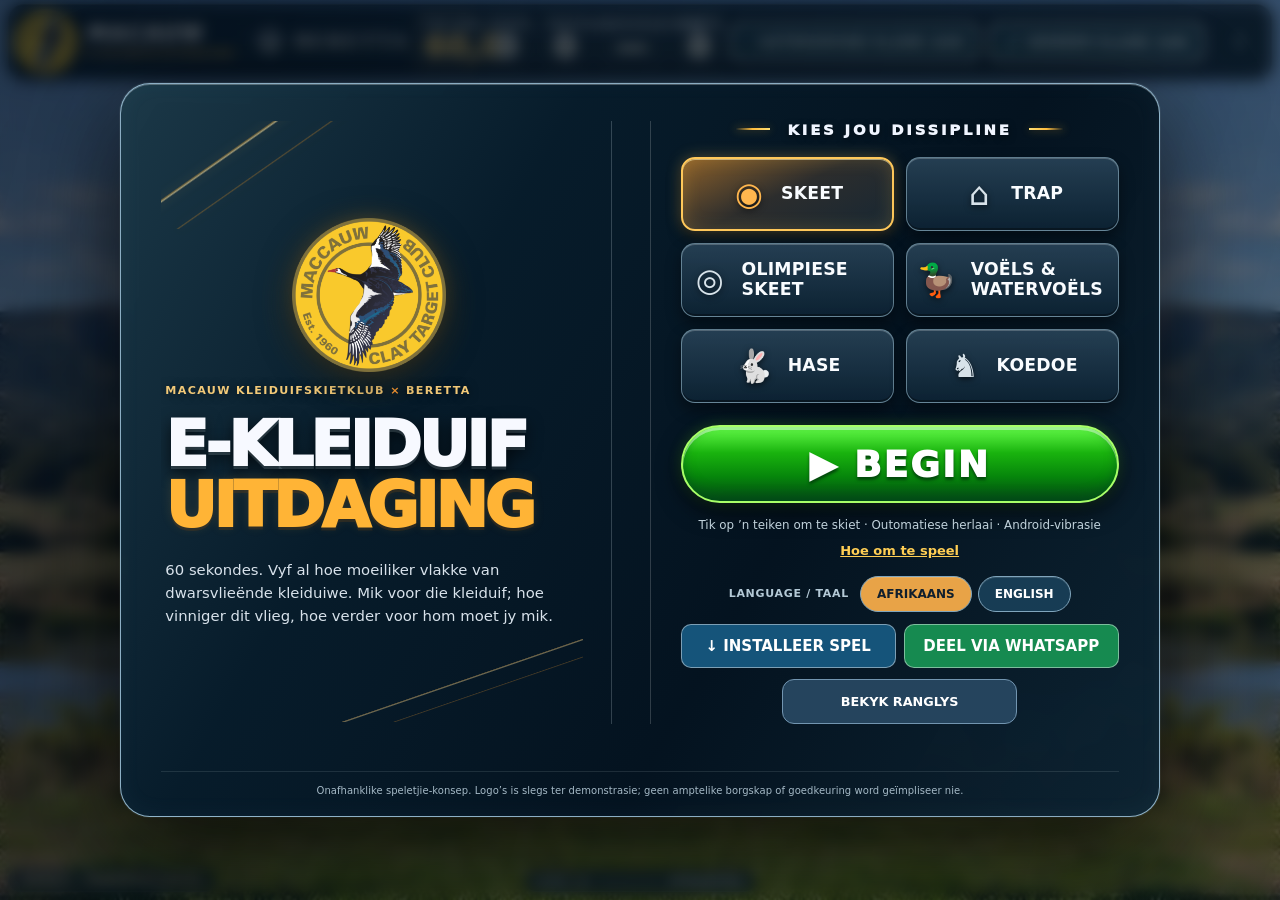
==== commit a1306447: "Macauw mobile fixes, gameplay improvements and results layout" ====
--- a/index.html
+++ b/index.html
@@ -17,7 +17,9 @@
 <link rel="stylesheet" href="/macauw-modern.css">
 <link rel="stylesheet" href="/macauw-premium-v2.css">
 <title>Macauw E-Kleiduiwe-uitdaging · V18 Koedoe · 154 rame</title>
-</head>
+<link rel="stylesheet" href="/macauw-mobile-compact.css">
+<link rel="stylesheet" href="/macauw-results-fit.css">
+<style id="macauw-vlak-bottom-fix">@media (orientation:landscape) and (max-height:900px){html body #arena .difficulty{top:auto!important;bottom:8px!important;left:50%!important;right:auto!important;transform:translateX(-50%)!important;position:absolute!important;width:auto!important;min-width:0!important;padding:4px 10px!important;gap:7px!important;font-size:10px!important;z-index:4!important}html body #arena .difficulty .track{width:65px!important;height:5px!important}html body #arena .stage-label{left:8px!important;right:auto!important;transform:none!important;bottom:8px!important}}</style><style id="macauw-results-fit-v2">@media (orientation:landscape) and (max-height:850px){#macauwResults{padding:4px!important;overflow:hidden!important}#macauwResults section{width:min(760px,98vw)!important;max-height:calc(100dvh - 8px)!important;padding:8px 12px!important;overflow:hidden!important;display:flex!important;flex-direction:column!important;gap:3px!important}#macauwResults section>div:first-child{font-size:9px!important;letter-spacing:1px!important}#macauwResults section>h2{font-size:clamp(15px,4vh,22px)!important;line-height:1.1!important;margin:1px 0!important}#macauwResults section>div:nth-of-type(2){font-size:10px!important}#macauwResults section>div:nth-of-type(3){font-size:clamp(23px,7vh,40px)!important;line-height:1!important;margin:2px 0!important}#macauwResults section>div:nth-of-type(4){gap:5px!important}#macauwResults section>div:nth-of-type(4)>div{padding:4px 2px!important;border-radius:7px!important}#macauwResults section>div:nth-of-type(4) strong{font-size:clamp(17px,4.5vh,25px)!important;line-height:1!important}#macauwResults section>div:nth-of-type(4) small{font-size:9px!important}#macauwResults section>p{font-size:10px!important;margin:3px 0!important;line-height:1.1!important}#macauwResults section>div:nth-of-type(n+5){gap:5px!important;margin-top:3px!important;flex-wrap:nowrap!important}#macauwResults section button{padding:6px 4px!important;min-height:30px!important;font-size:clamp(9px,2.5vh,12px)!important;line-height:1.1!important;border-radius:7px!important}}@media (orientation:landscape) and (max-height:380px){#macauwResults section{gap:2px!important;padding:5px 9px!important}#macauwResults section>div:nth-of-type(3){font-size:25px!important}#macauwResults section button{min-height:25px!important;padding:4px!important}}</style></head>
 <body>
 <main class="arena" id="arena">
   <canvas id="field" width="1600" height="900" aria-label="Kleiduiweskiet-speelveld"></canvas>
--- a/style.css
+++ b/style.css
@@ -38,3 +38,6 @@
 @media(max-width:700px) and (orientation:landscape){.brand-title small{display:none}.beretta-lockup b{font-size:11px}.metric.minor{display:none}.mode small{font-size:8px}}
 
 /* macauw-centered-vlak-v60 */ .difficulty{left:50%!important;right:auto!important;transform:translateX(-50%)!important;top:clamp(65px,8.2vw,88px);font-size:clamp(12px,1.5vw,18px)!important;padding:9px 17px!important;gap:12px!important;min-width:340px!important;justify-content:center!important}.difficulty .track{height:9px!important;width:clamp(80px,13vw,200px)!important}
+
+/* macauw-vlak-bottom-v61 */
+@media (orientation:landscape) and (max-height:650px){#arena .difficulty{position:absolute!important;top:auto!important;bottom:8px!important;left:50%!important;right:auto!important;transform:translateX(-50%)!important;min-width:0!important;width:auto!important;padding:5px 12px!important;gap:8px!important;font-size:11px!important;z-index:3!important}#arena .difficulty .track{width:75px!important;height:5px!important}#arena .stage-label{left:8px!important;right:auto!important;transform:none!important;bottom:8px!important}}
--- a/macauw-mobile-compact.css
+++ b/macauw-mobile-compact.css
@@ -0,0 +1,63 @@
+/* Macauw phone landscape HUD correction. Presentation only; game logic unchanged. */
+@media (orientation:landscape) and (max-width:1100px) and (max-height:650px) {
+  .scoreboard {
+    left:max(3px,env(safe-area-inset-left))!important;
+    right:max(3px,env(safe-area-inset-right))!important;
+    top:max(2px,env(safe-area-inset-top))!important;
+    min-height:0!important;
+    max-height:44px!important;
+    height:44px!important;
+    padding:2px 4px!important;
+    gap:3px!important;
+    border-radius:8px!important;
+    flex-wrap:nowrap!important;
+    overflow:hidden!important;
+  }
+  .scoreboard .brands { gap:3px!important; flex:0 1 auto!important; min-width:0!important; }
+  .scoreboard .club {width:27px!important;height:27px!important;flex-shrink:0!important;}
+  .scoreboard .brand-title b {font-size:10px!important;letter-spacing:0!important;}
+  .scoreboard .brand-title small {font-size:5px!important;margin-top:1px!important;letter-spacing:0!important;}
+  .scoreboard .brand-divider {height:18px!important;margin:0 2px!important;}
+  .scoreboard .beretta-lockup {gap:2px!important;}
+  .scoreboard .beretta-lockup img {width:15px!important;}
+  .scoreboard .beretta-lockup b {font-size:10px!important;letter-spacing:0!important;}
+  .scoreboard .scores {gap:2px!important;flex:1 1 auto!important;justify-content:flex-end!important;min-width:0!important;}
+  .scoreboard .metric {min-width:0!important;flex:0 1 auto!important;padding:2px 3px!important;border-radius:5px!important;}
+  .scoreboard .metric small {font-size:6px!important;letter-spacing:0!important;line-height:1.15!important;}
+  .scoreboard .metric strong {font-size:14px!important;line-height:1.1!important;}
+  .scoreboard button { min-width:0!important;min-height:0!important;height:29px!important;max-height:29px!important;padding:2px 4px!important;border-radius:5px!important;font-size:8px!important;line-height:1!important;flex:0 0 auto!important;margin:0 1px!important;white-space:nowrap!important; }
+  .scoreboard .pause-button {width:26px!important;font-size:13px!important;padding:0!important;}
+  #sound,#backgroundSound,#stopGame {min-width:0!important;height:29px!important;font-size:8px!important;padding:2px 4px!important;white-space:nowrap!important;}
+  .difficulty {
+    position:absolute!important;top:auto!important;
+    bottom:max(4px,env(safe-area-inset-bottom))!important;
+    right:max(5px,env(safe-area-inset-right))!important;
+    left:auto!important;transform:none!important;
+    min-width:0!important;width:auto!important;
+    height:23px!important;padding:2px 7px!important;
+    gap:4px!important;border-radius:7px!important;
+    font-size:9px!important;line-height:1!important;
+    box-shadow:none!important;max-width:38vw!important;
+  }
+  .difficulty .track {height:3px!important;width:22px!important;flex:none!important;}
+  .difficulty #levelText {font-size:8px!important;overflow:hidden;text-overflow:ellipsis;max-width:72px;}
+  .utility {top:48px!important;left:5px!important;right:auto!important;}
+  .utility button {font-size:8px!important;padding:3px 5px!important;}
+  .stage-label {bottom:4px!important;max-width:40vw;overflow:hidden;text-overflow:ellipsis;white-space:nowrap;font-size:8px!important;padding:3px 6px!important;}
+  body:has(.macauw-olympic-edu.moe-visible) .difficulty {display:none!important;}
+}
+@media (orientation:landscape) and (max-width:760px) and (max-height:650px) {
+  .scoreboard .beretta-lockup,.scoreboard .brand-divider {display:none!important;}
+  .scoreboard .brand-title small {display:none!important;}
+  .scoreboard .club {width:22px!important;height:22px!important;}
+  .scoreboard .brand-title b {font-size:9px!important;}
+  .scoreboard .metric {padding:1px 2px!important;}
+  .scoreboard .metric small {font-size:5.5px!important;}
+  .scoreboard .metric strong {font-size:12px!important;}
+  .scoreboard button,#sound,#backgroundSound,#stopGame {font-size:7px!important;padding:2px 3px!important;}
+}
+@media (orientation:landscape) and (max-width:570px) and (max-height:650px) {
+  .scoreboard .brand-title {display:none!important;}
+  .scoreboard .metric.minor {display:none!important;}
+  .scoreboard .club {width:20px!important;height:20px!important;}
+}
--- a/macauw-results-fit.css
+++ b/macauw-results-fit.css
@@ -0,0 +1,77 @@
+/* Macauw: results dialog fit on compact mobile displays. No game logic changed. */
+@media (max-width: 950px), (max-height: 620px) {
+  #macauwResults {
+    padding: 5px !important;
+    align-items: center !important;
+    justify-content: center !important;
+    overflow: hidden !important;
+  }
+  #macauwResults > section {
+    width: min(760px, 99%) !important;
+    max-width: 100% !important;
+    max-height: calc(100% - 4px) !important;
+    overflow: hidden !important;
+    padding: clamp(7px, 1.8vh, 13px) !important;
+    border-radius: 13px !important;
+    display: flex !important;
+    flex-direction: column !important;
+    gap: clamp(2px, .7vh, 7px) !important;
+  }
+  #macauwResults > section > div:first-child {
+    font-size: clamp(8px, 1.65vh, 11px) !important;
+    letter-spacing: 1px !important;
+  }
+  #macauwResults > section > h2 {
+    font-size: clamp(16px, 3.4vh, 26px) !important;
+    line-height: 1.05 !important;
+    margin: 0 !important;
+  }
+  #macauwResults > section > div:nth-of-type(2) {
+    font-size: clamp(9px, 1.8vh, 12px) !important;
+  }
+  #macauwResults > section > div:nth-of-type(3) {
+    font-size: clamp(25px, 6vh, 51px) !important;
+    line-height: 1.05 !important;
+    margin: 0 !important;
+    overflow-wrap: anywhere;
+  }
+  #macauwResults > section > div:nth-of-type(4) {
+    gap: 5px !important;
+  }
+  #macauwResults > section > div:nth-of-type(4) > div {
+    padding: clamp(3px, .8vh, 8px) 2px !important;
+    border-radius: 8px !important;
+  }
+  #macauwResults > section > div:nth-of-type(4) strong {
+    font-size: clamp(18px, 4vh, 29px) !important;
+    line-height: 1.1 !important;
+  }
+  #macauwResults > section > div:nth-of-type(4) small {
+    font-size: clamp(8px, 1.6vh, 11px) !important;
+  }
+  #macauwResults > section > p {
+    font-size: clamp(9px, 1.75vh, 12px) !important;
+    line-height: 1.15 !important;
+    margin: 1px 0 !important;
+  }
+  #macauwResults > section > div:nth-of-type(5),
+  #macauwResults > section > div:nth-of-type(6) {
+    display: grid !important;
+    grid-template-columns: minmax(0,1fr) minmax(0,1fr) !important;
+    gap: 5px !important;
+    margin-top: 0 !important;
+    flex-wrap: nowrap !important;
+  }
+  #macauwResults > section > div:nth-of-type(5) > button,
+  #macauwResults > section > div:nth-of-type(6) > button {
+    min-width: 0 !important;
+    width: 100% !important;
+    min-height: 0 !important;
+    padding: clamp(6px, 1.3vh, 10px) 3px !important;
+    font-size: clamp(9px, 1.8vh, 13px) !important;
+    line-height: 1.15 !important;
+    border-radius: 7px !important;
+    white-space: normal !important;
+    overflow-wrap: anywhere !important;
+  }
+}
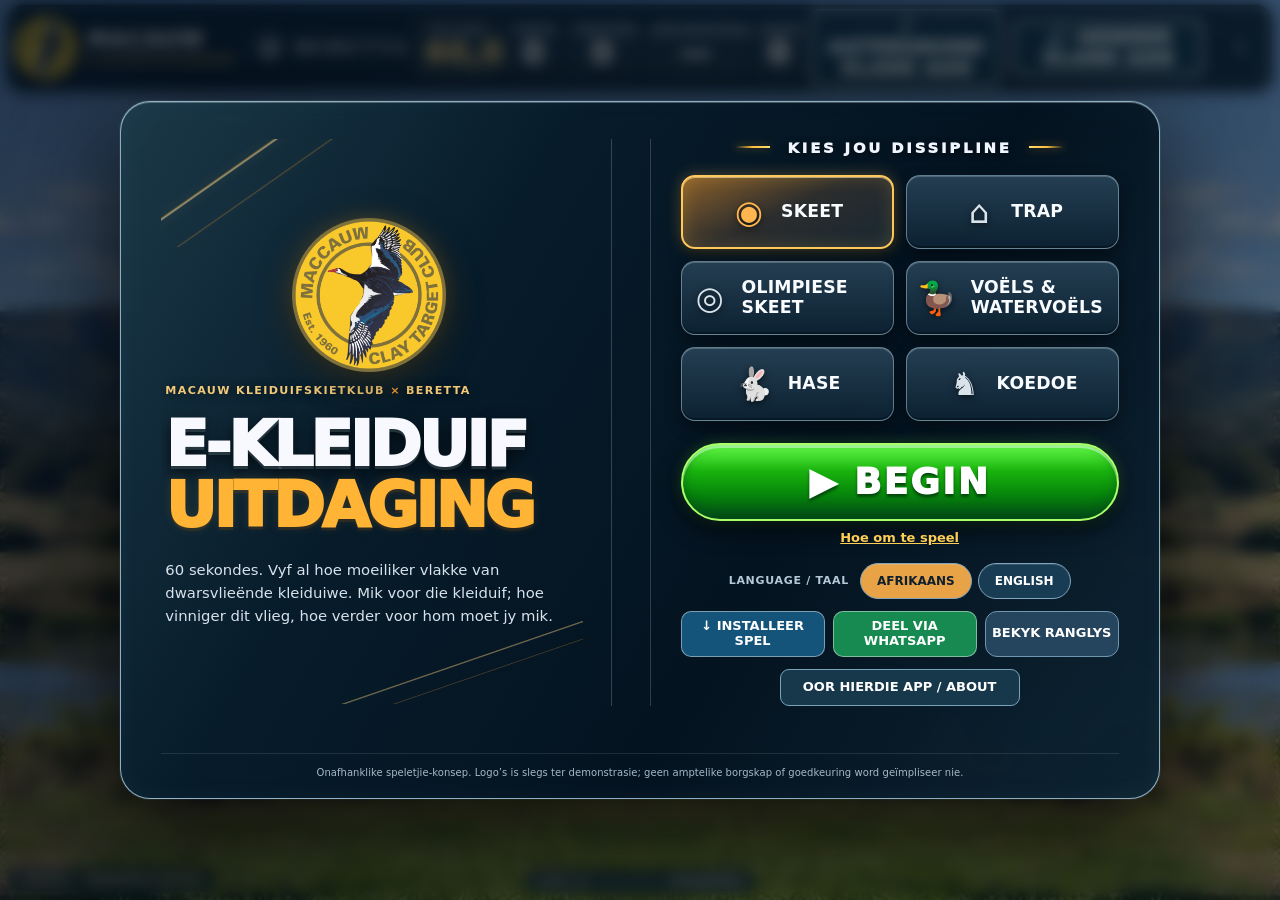
==== commit 6c5b3577: "Add myAIpartner About screen and improve mobile menu and sound controls" ====
--- a/index.html
+++ b/index.html
@@ -9,9 +9,8 @@
 <meta name="description" content="Speel die Macauw E-Kleiduiwe-uitdaging: Skeet, Trap, Olimpiese Skeet, Voëls & Watervoëls, Hase en Koedoe op selfoon, rekenaar of TV.">
 <meta property="og:title" content="Macauw E-Kleiduiwe-uitdaging · Ses spelmodusse">
 <meta property="og:description" content="Speel Skeet, Trap, Olimpiese Skeet, Watervoëls, Hase of Koedoe.">
-<meta property="og:image" content="/assets/icon-512.png">
-<link rel="icon" type="image/png" href="/assets/icon-192.png">
-<link rel="apple-touch-icon" href="/assets/icon-192.png">
+<link rel="icon" type="image/png" href="/assets/icon-192-v3.png">
+<link rel="apple-touch-icon" href="/assets/icon-192-v3.png">
 <link rel="manifest" href="/manifest.webmanifest">
 <link rel="stylesheet" href="/style.css">
 <link rel="stylesheet" href="/macauw-modern.css">
@@ -19,7 +18,17 @@
 <title>Macauw E-Kleiduiwe-uitdaging · V18 Koedoe · 154 rame</title>
 <link rel="stylesheet" href="/macauw-mobile-compact.css">
 <link rel="stylesheet" href="/macauw-results-fit.css">
-<style id="macauw-vlak-bottom-fix">@media (orientation:landscape) and (max-height:900px){html body #arena .difficulty{top:auto!important;bottom:8px!important;left:50%!important;right:auto!important;transform:translateX(-50%)!important;position:absolute!important;width:auto!important;min-width:0!important;padding:4px 10px!important;gap:7px!important;font-size:10px!important;z-index:4!important}html body #arena .difficulty .track{width:65px!important;height:5px!important}html body #arena .stage-label{left:8px!important;right:auto!important;transform:none!important;bottom:8px!important}}</style><style id="macauw-results-fit-v2">@media (orientation:landscape) and (max-height:850px){#macauwResults{padding:4px!important;overflow:hidden!important}#macauwResults section{width:min(760px,98vw)!important;max-height:calc(100dvh - 8px)!important;padding:8px 12px!important;overflow:hidden!important;display:flex!important;flex-direction:column!important;gap:3px!important}#macauwResults section>div:first-child{font-size:9px!important;letter-spacing:1px!important}#macauwResults section>h2{font-size:clamp(15px,4vh,22px)!important;line-height:1.1!important;margin:1px 0!important}#macauwResults section>div:nth-of-type(2){font-size:10px!important}#macauwResults section>div:nth-of-type(3){font-size:clamp(23px,7vh,40px)!important;line-height:1!important;margin:2px 0!important}#macauwResults section>div:nth-of-type(4){gap:5px!important}#macauwResults section>div:nth-of-type(4)>div{padding:4px 2px!important;border-radius:7px!important}#macauwResults section>div:nth-of-type(4) strong{font-size:clamp(17px,4.5vh,25px)!important;line-height:1!important}#macauwResults section>div:nth-of-type(4) small{font-size:9px!important}#macauwResults section>p{font-size:10px!important;margin:3px 0!important;line-height:1.1!important}#macauwResults section>div:nth-of-type(n+5){gap:5px!important;margin-top:3px!important;flex-wrap:nowrap!important}#macauwResults section button{padding:6px 4px!important;min-height:30px!important;font-size:clamp(9px,2.5vh,12px)!important;line-height:1.1!important;border-radius:7px!important}}@media (orientation:landscape) and (max-height:380px){#macauwResults section{gap:2px!important;padding:5px 9px!important}#macauwResults section>div:nth-of-type(3){font-size:25px!important}#macauwResults section button{min-height:25px!important;padding:4px!important}}</style></head>
+<style id="macauw-vlak-bottom-fix">@media (orientation:landscape) and (max-height:900px){html body #arena .difficulty{top:auto!important;bottom:8px!important;left:50%!important;right:auto!important;transform:translateX(-50%)!important;position:absolute!important;width:auto!important;min-width:0!important;padding:4px 10px!important;gap:7px!important;font-size:10px!important;z-index:4!important}html body #arena .difficulty .track{width:65px!important;height:5px!important}html body #arena .stage-label{left:8px!important;right:auto!important;transform:none!important;bottom:8px!important}}</style><style id="macauw-results-fit-v2">@media (orientation:landscape) and (max-height:850px){#macauwResults{padding:4px!important;overflow:hidden!important}#macauwResults section{width:min(760px,98vw)!important;max-height:calc(100dvh - 8px)!important;padding:8px 12px!important;overflow:hidden!important;display:flex!important;flex-direction:column!important;gap:3px!important}#macauwResults section>div:first-child{font-size:9px!important;letter-spacing:1px!important}#macauwResults section>h2{font-size:clamp(15px,4vh,22px)!important;line-height:1.1!important;margin:1px 0!important}#macauwResults section>div:nth-of-type(2){font-size:10px!important}#macauwResults section>div:nth-of-type(3){font-size:clamp(23px,7vh,40px)!important;line-height:1!important;margin:2px 0!important}#macauwResults section>div:nth-of-type(4){gap:5px!important}#macauwResults section>div:nth-of-type(4)>div{padding:4px 2px!important;border-radius:7px!important}#macauwResults section>div:nth-of-type(4) strong{font-size:clamp(17px,4.5vh,25px)!important;line-height:1!important}#macauwResults section>div:nth-of-type(4) small{font-size:9px!important}#macauwResults section>p{font-size:10px!important;margin:3px 0!important;line-height:1.1!important}#macauwResults section>div:nth-of-type(n+5){gap:5px!important;margin-top:3px!important;flex-wrap:nowrap!important}#macauwResults section button{padding:6px 4px!important;min-height:30px!important;font-size:clamp(9px,2.5vh,12px)!important;line-height:1.1!important;border-radius:7px!important}}@media (orientation:landscape) and (max-height:380px){#macauwResults section{gap:2px!important;padding:5px 9px!important}#macauwResults section>div:nth-of-type(3){font-size:25px!important}#macauwResults section button{min-height:25px!important;padding:4px!important}}</style><style id="macauw-results-readable-v3">@media (orientation:landscape) and (max-height:850px){html body #arena #macauwResults section button{font-size:clamp(13px,3.3vh,17px)!important;font-weight:900!important;line-height:1.12!important;min-height:34px!important;padding:5px 7px!important;white-space:normal!important;overflow-wrap:normal!important;text-align:center!important}html body #arena #macauwResults section>div:nth-of-type(n+5){gap:6px!important;margin-top:3px!important}html body #arena #macauwResults section>div:nth-of-type(n+5)>button{flex:1 1 0!important;min-width:0!important}}@media (orientation:landscape) and (max-height:380px){html body #arena #macauwResults section button{font-size:13px!important;min-height:29px!important;padding:3px 5px!important}}</style><meta property="og:image" content="https://macauw.vercel.app/assets/macauw-whatsapp-v3.jpg">
+<meta property="og:image:secure_url" content="https://macauw.vercel.app/assets/macauw-whatsapp-v3.jpg">
+<meta property="og:image:type" content="image/jpeg">
+<meta property="og:image:width" content="1200">
+<meta property="og:image:height" content="630">
+<meta property="og:url" content="https://macauw.vercel.app/">
+<meta name="twitter:card" content="summary_large_image">
+<link rel="stylesheet" href="/macauw-about-mobile.css">
+<style id="macauw-readable-sound-v3">html body #arena header.scoreboard button#sound,html body #arena header.scoreboard button#backgroundSound{font-size:16px!important;font-weight:900!important;line-height:1.15!important;white-space:normal!important;overflow-wrap:normal!important;text-align:center!important;height:auto!important;max-height:none!important;min-height:48px!important;min-width:95px!important;max-width:185px!important;flex:1 1 120px!important;padding:5px 7px!important}@media(max-width:1100px){html body #arena header.scoreboard button#sound,html body #arena header.scoreboard button#backgroundSound{font-size:14px!important;min-width:65px!important;min-height:42px!important;flex:1 1 85px!important;padding:3px!important}html body #arena header.scoreboard{max-height:none!important;min-height:54px!important;height:auto!important}}</style>
+<style id="macauw-readable-sound-v4">html body #arena header.scoreboard button#sound,html body #arena header.scoreboard button#backgroundSound{font-size:20px!important;font-weight:950!important;line-height:1.05!important;white-space:normal!important;overflow-wrap:normal!important;text-align:center!important;height:auto!important;max-height:none!important;min-height:56px!important;min-width:100px!important;max-width:190px!important;flex:1 1 135px!important;padding:5px 6px!important}html body #arena header.scoreboard{max-height:none!important;min-height:66px!important;height:auto!important}@media(max-width:1100px){html body #arena header.scoreboard button#sound,html body #arena header.scoreboard button#backgroundSound{font-size:17px!important;min-width:70px!important;min-height:50px!important;flex:1 1 90px!important;padding:3px!important}}</style>
+</head>
 <body>
 <main class="arena" id="arena">
   <canvas id="field" width="1600" height="900" aria-label="Kleiduiweskiet-speelveld"></canvas>
@@ -73,5 +82,6 @@
 <script src="/leaderboard.js" defer></script>
 <script src="/macauw-language.js" defer></script>
 <script src="/macauw-modern.js" defer></script>
+<script src="/macauw-about.js" defer></script>
 </body>
 </html>
--- a/style.css
+++ b/style.css
@@ -41,3 +41,15 @@
 
 /* macauw-vlak-bottom-v61 */
 @media (orientation:landscape) and (max-height:650px){#arena .difficulty{position:absolute!important;top:auto!important;bottom:8px!important;left:50%!important;right:auto!important;transform:translateX(-50%)!important;min-width:0!important;width:auto!important;padding:5px 12px!important;gap:8px!important;font-size:11px!important;z-index:3!important}#arena .difficulty .track{width:75px!important;height:5px!important}#arena .stage-label{left:8px!important;right:auto!important;transform:none!important;bottom:8px!important}}
+
+/* macauw-three-menu-buttons-v1 */
+#intro .welcome-settings > div:has(> div > #macauw-view-leaderboard){display:flex!important;flex-direction:row!important;flex-wrap:nowrap!important;align-items:stretch!important;gap:8px!important;width:100%!important}#intro .welcome-settings > div:has(> div > #macauw-view-leaderboard) > button,#intro .welcome-settings > div:has(> div > #macauw-view-leaderboard) > div{flex:1 1 0!important;min-width:0!important;width:auto!important;margin:0!important}#intro .welcome-settings > div:has(> div > #macauw-view-leaderboard) > div{display:flex!important;padding:0!important}#intro .welcome-settings > div:has(> div > #macauw-view-leaderboard) button{width:100%!important;min-width:0!important;min-height:39px!important;padding:7px 4px!important;font-size:clamp(9px,1.05vw,13px)!important;line-height:1.15!important;white-space:normal!important;text-align:center!important}
+
+/* macauw-hide-start-tip-v1 */
+#intro .welcome-settings > .tips{display:none!important}
+
+/* macauw-readable-mobile-sound-v1 */
+@media (orientation:landscape) and (max-width:1100px) and (max-height:650px){html body #arena .scoreboard{height:52px!important;max-height:52px!important}html body #arena .scoreboard #backgroundSound,html body #arena .scoreboard #sound{font-size:clamp(11px,1.5vw,13px)!important;line-height:1.15!important;font-weight:900!important;white-space:normal!important;overflow-wrap:normal!important;text-align:center!important;height:44px!important;max-height:44px!important;min-height:44px!important;padding:3px 5px!important;flex:1 1 90px!important;min-width:70px!important;max-width:155px!important}}
+
+/* macauw-large-wrapped-sound-v2 */
+@media (orientation:landscape) and (max-width:1100px) and (max-height:650px){html body #arena .scoreboard{height:64px!important;max-height:64px!important;min-height:64px!important}html body #arena .scoreboard #backgroundSound,html body #arena .scoreboard #sound{font-size:15px!important;line-height:1.05!important;font-weight:900!important;white-space:normal!important;overflow-wrap:anywhere!important;word-break:normal!important;text-align:center!important;height:56px!important;max-height:56px!important;min-height:56px!important;min-width:72px!important;max-width:170px!important;flex:1 1 105px!important;padding:4px 5px!important}}
--- a/macauw-about-mobile.css
+++ b/macauw-about-mobile.css
@@ -0,0 +1 @@
+@media(max-width:950px){body:has(#intro:not(.hidden)) #portraitGate{display:none!important}#intro.overlay{overflow-y:auto!important;place-items:start center!important;padding:8px!important;overscroll-behavior:contain!important}#intro .welcome-card{min-height:0!important;max-height:none!important;overflow:visible!important;margin:auto!important;width:100%!important;gap:10px!important;padding:12px!important}#intro .welcome-settings{min-width:0!important}#intro #macauw-about-button{margin:7px auto 0!important;min-height:35px!important;padding:7px!important}#macauw-about-dialog{padding:8px!important}#macauw-about-dialog .macauw-about-card{max-height:calc(100dvh - 16px)!important;overflow-y:auto!important;padding:17px 12px!important}#macauw-about-dialog .macauw-about-logo{max-height:76px!important}}@media(max-width:950px) and (orientation:portrait){#intro .welcome-card{grid-template-columns:minmax(0,1fr)!important}#intro .welcome-heading{padding:0 0 8px!important;border-right:0!important;border-bottom:1px solid #ffffff35!important;align-items:center!important;text-align:center!important}#intro .macauw-badge-hero{width:62px!important;height:62px!important;margin:0 auto 5px!important}#intro .welcome-heading h1{font-size:32px!important;margin:5px 0!important}#intro .welcome-heading p{font-size:11px!important}#intro .welcome-settings{padding-left:0!important;border-left:0!important}#intro .mode-heading{margin:0 0 7px!important}#intro .mode-select{gap:6px!important;margin:0 0 8px!important}#intro .mode{min-height:42px!important;padding:5px!important}#intro #start{min-height:44px!important;font-size:23px!important;padding:5px!important}#intro #macauw-lang-control{margin:5px 0!important}#intro #macauw-menu-actions{margin-top:5px!important}#intro #macauw-view-leaderboard{min-width:0!important;padding:5px 2px!important}#intro .disclaimer{padding-top:5px!important}}@media(max-width:950px) and (orientation:landscape) and (max-height:600px){#intro .welcome-card{grid-template-columns:minmax(0,.75fr) minmax(0,1.25fr)!important;gap:8px!important;padding:8px!important}#intro .welcome-heading{padding:3px 8px 3px 0!important}#intro .macauw-badge-hero{width:51px!important;height:51px!important;margin:0 auto 3px!important}#intro .welcome-heading h1{font-size:clamp(22px,3.5vw,30px)!important;margin:3px 0!important}#intro .welcome-heading p{font-size:10px!important;line-height:1.25!important}#intro .eyebrow{font-size:8px!important;margin:0 0 3px!important}#intro .welcome-settings{padding-left:6px!important}#intro .mode-heading{font-size:10px!important;margin:0 0 5px!important}#intro .mode-select{gap:4px!important;margin:0 0 5px!important}#intro .mode{min-height:34px!important;padding:4px!important;gap:4px!important}#intro .mode::before{font-size:15px!important;min-width:17px!important}#intro .mode b{font-size:10px!important}#intro #start{min-height:37px!important;padding:4px!important;font-size:19px!important}#intro .tips{font-size:9px!important;margin-top:3px!important}#intro #howto{margin:0 auto!important;padding:3px!important}#intro #macauw-lang-control{margin:3px 0!important}#intro #macauw-lang-control button{padding:4px 6px!important;min-height:28px!important}#intro #macauw-menu-actions{margin:3px 0 0!important;gap:4px!important}#intro #macauw-menu-actions>button{min-height:30px!important;font-size:9px!important;padding:4px 2px!important}#intro #macauw-view-leaderboard{min-width:0!important;min-height:30px!important;padding:4px 2px!important;font-size:9px!important}#intro #macauw-about-button{margin:4px auto 0!important;min-height:30px!important;font-size:11px!important}#intro .disclaimer{font-size:7px!important;margin:0!important;padding-top:3px!important}}
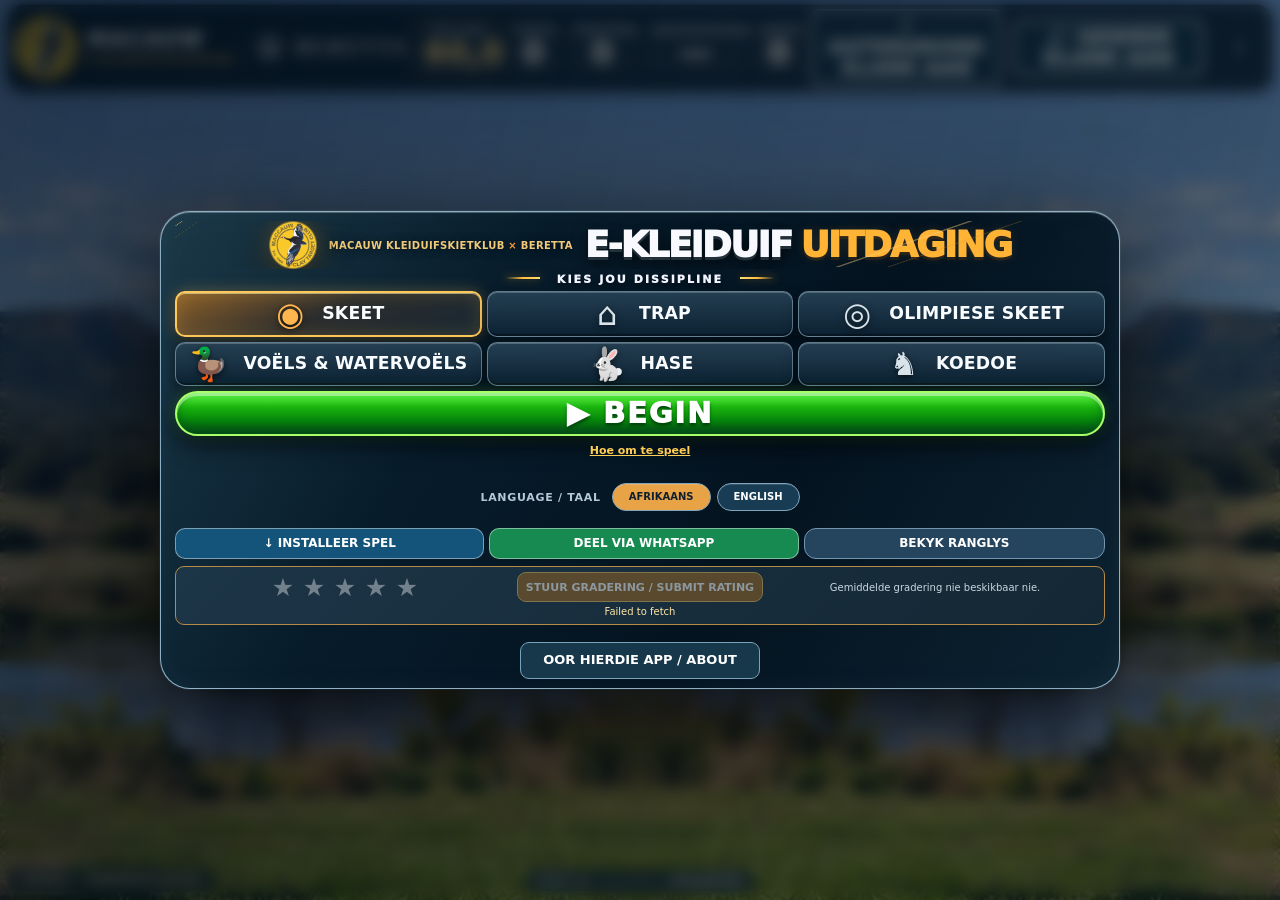
==== commit 3b86aa0e: "Macauw responsive menu and Supabase game ratings" ====
--- a/index.html
+++ b/index.html
@@ -28,6 +28,8 @@
 <link rel="stylesheet" href="/macauw-about-mobile.css">
 <style id="macauw-readable-sound-v3">html body #arena header.scoreboard button#sound,html body #arena header.scoreboard button#backgroundSound{font-size:16px!important;font-weight:900!important;line-height:1.15!important;white-space:normal!important;overflow-wrap:normal!important;text-align:center!important;height:auto!important;max-height:none!important;min-height:48px!important;min-width:95px!important;max-width:185px!important;flex:1 1 120px!important;padding:5px 7px!important}@media(max-width:1100px){html body #arena header.scoreboard button#sound,html body #arena header.scoreboard button#backgroundSound{font-size:14px!important;min-width:65px!important;min-height:42px!important;flex:1 1 85px!important;padding:3px!important}html body #arena header.scoreboard{max-height:none!important;min-height:54px!important;height:auto!important}}</style>
 <style id="macauw-readable-sound-v4">html body #arena header.scoreboard button#sound,html body #arena header.scoreboard button#backgroundSound{font-size:20px!important;font-weight:950!important;line-height:1.05!important;white-space:normal!important;overflow-wrap:normal!important;text-align:center!important;height:auto!important;max-height:none!important;min-height:56px!important;min-width:100px!important;max-width:190px!important;flex:1 1 135px!important;padding:5px 6px!important}html body #arena header.scoreboard{max-height:none!important;min-height:66px!important;height:auto!important}@media(max-width:1100px){html body #arena header.scoreboard button#sound,html body #arena header.scoreboard button#backgroundSound{font-size:17px!important;min-width:70px!important;min-height:50px!important;flex:1 1 90px!important;padding:3px!important}}</style>
+<link rel="stylesheet" href="/macauw-responsive-fit-v2.css" />
+<link rel="stylesheet" href="/macauw-rating-compact-v3.css">
 </head>
 <body>
 <main class="arena" id="arena">
@@ -79,9 +81,11 @@
 <script src="/macauw-menu-actions.js" defer></script>
 <script src="/game.js" defer></script>
 <script src="/leaderboard-config.js" defer></script>
+<script src="/macauw-rating.js" defer></script>
 <script src="/leaderboard.js" defer></script>
 <script src="/macauw-language.js" defer></script>
 <script src="/macauw-modern.js" defer></script>
 <script src="/macauw-about.js" defer></script>
+<script src="/macauw-responsive-fit-v2.js" defer></script>
 </body>
 </html>
--- a/style.css
+++ b/style.css
@@ -53,3 +53,52 @@
 
 /* macauw-large-wrapped-sound-v2 */
 @media (orientation:landscape) and (max-width:1100px) and (max-height:650px){html body #arena .scoreboard{height:64px!important;max-height:64px!important;min-height:64px!important}html body #arena .scoreboard #backgroundSound,html body #arena .scoreboard #sound{font-size:15px!important;line-height:1.05!important;font-weight:900!important;white-space:normal!important;overflow-wrap:anywhere!important;word-break:normal!important;text-align:center!important;height:56px!important;max-height:56px!important;min-height:56px!important;min-width:72px!important;max-width:170px!important;flex:1 1 105px!important;padding:4px 5px!important}}
+
+/* macauw-landscape-topbar-v2: ONLY short landscape screens */
+@media screen and (orientation: landscape) and (max-height: 540px) and (max-width: 1100px) {
+  #intro { box-sizing:border-box!important; padding:3px!important; align-items:center!important; justify-content:center!important; overflow:hidden!important; }
+  #intro .welcome-card { box-sizing:border-box!important; display:flex!important; flex-direction:column!important; grid-template-columns:none!important; width:min(98vw, 970px)!important; max-width:98vw!important; height:auto!important; min-height:0!important; max-height:calc(100dvh - 6px)!important; padding:5px 10px!important; margin:0 auto!important; gap:3px!important; overflow-x:hidden!important; overflow-y:auto!important; border-radius:12px!important; }
+  /* Replace the tall left-side hero with a narrow, centered top masthead. */
+  #intro .welcome-heading { position:relative!important; display:flex!important; flex:none!important; flex-direction:row!important; justify-content:center!important; align-items:center!important; width:100%!important; min-width:0!important; min-height:0!important; max-height:35px!important; padding:0!important; margin:0!important; gap:9px!important; border:0!important; text-align:center!important; background-image:none!important; }
+  #intro .welcome-heading::before, #intro .welcome-heading::after { display:none!important; content:none!important; }
+  #intro .welcome-heading > img, #intro .welcome-heading > svg { display:none!important; }
+  #intro .welcome-heading .eyebrow { display:none!important; }
+  #intro .welcome-heading h1, #intro #heading { display:block!important; width:auto!important; flex:none!important; font-size:clamp(15px,2.6vw,23px)!important; line-height:1!important; letter-spacing:.01em!important; margin:0!important; padding:0!important; white-space:nowrap!important; text-shadow:none!important; }
+  #intro .welcome-heading h1 em, #intro #heading em { display:inline!important; font-size:inherit!important; line-height:inherit!important; margin:0!important; }
+  #intro .welcome-heading p, #intro #description, #intro .disclaimer, #intro .tips { display:none!important; }
+  #intro .welcome-settings { box-sizing:border-box!important; display:flex!important; flex:1 1 auto!important; flex-direction:column!important; width:100%!important; max-width:100%!important; min-width:0!important; min-height:0!important; margin:0!important; padding:0!important; gap:3px!important; }
+  #intro .welcome-settings > * { flex-shrink:0!important; margin-top:0!important; margin-bottom:0!important; }
+  #intro .mode-heading { font-size:9px!important; line-height:1!important; padding:0!important; margin:0!important; letter-spacing:.5px!important; text-align:center!important; }
+  #intro .mode-select { display:grid!important; grid-template-columns:repeat(3,minmax(0,1fr))!important; grid-template-rows:repeat(2,minmax(0,1fr))!important; width:100%!important; gap:3px!important; margin:0!important; padding:0!important; }
+  #intro .mode-select .mode { box-sizing:border-box!important; width:100%!important; min-width:0!important; min-height:30px!important; height:30px!important; padding:2px 4px!important; margin:0!important; border-radius:8px!important; font-size:clamp(9px,1.5vw,12px)!important; line-height:1!important; gap:3px!important; }
+  #intro .mode-select .mode img, #intro .mode-select .mode svg { max-width:21px!important; max-height:21px!important; }
+  #intro #start { box-sizing:border-box!important; min-height:34px!important; height:34px!important; padding:3px 7px!important; margin:0!important; border-radius:10px!important; font-size:clamp(17px,2.8vw,23px)!important; line-height:1!important; }
+  #intro #howto { display:block!important; width:auto!important; min-height:13px!important; height:auto!important; padding:0!important; margin:0 auto!important; font-size:10px!important; line-height:1.05!important; }
+  /* Existing language and three action buttons retain their functionality. */
+  #intro .welcome-settings button { touch-action:manipulation; }
+  #intro .welcome-settings > div:has(> div > #macauw-view-leaderboard), #intro .welcome-settings > div:has(> #macauw-view-leaderboard) { display:flex!important; flex-direction:row!important; flex-wrap:nowrap!important; align-items:stretch!important; width:100%!important; gap:4px!important; margin:0!important; }
+  #intro .welcome-settings > div:has(> div > #macauw-view-leaderboard) > *, #intro .welcome-settings > div:has(> #macauw-view-leaderboard) > * { flex:1 1 0!important; min-width:0!important; }
+  #intro .welcome-settings > div:has(> div > #macauw-view-leaderboard) button, #intro .welcome-settings > div:has(> #macauw-view-leaderboard) button { box-sizing:border-box!important; min-height:27px!important; height:auto!important; padding:3px 4px!important; font-size:clamp(9px,1.4vw,11px)!important; line-height:1!important; border-radius:7px!important; white-space:normal!important; }
+  /* Compact rating: stars, title and submit in one row; summary underneath. */
+  #intro #macauw-game-rating { box-sizing:border-box!important; display:grid!important; grid-template-columns:minmax(0,1fr) auto auto!important; grid-template-rows:auto auto!important; align-items:center!important; gap:2px 7px!important; width:100%!important; min-height:0!important; padding:4px 8px!important; margin:0!important; border-radius:9px!important; }
+  #intro #macauw-game-rating .mr-title { grid-column:1!important; grid-row:1!important; font-size:clamp(9px,1.55vw,12px)!important; line-height:1.1!important; letter-spacing:0!important; text-align:left!important; }
+  #intro #macauw-game-rating .mr-stars { grid-column:2!important; grid-row:1!important; display:flex!important; flex-wrap:nowrap!important; gap:0!important; margin:0!important; }
+  #intro #macauw-game-rating .mr-star { box-sizing:border-box!important; min-width:25px!important; width:25px!important; height:28px!important; min-height:28px!important; padding:0!important; margin:0!important; font-size:23px!important; line-height:1!important; }
+  #intro #macauw-game-rating .mr-submit { grid-column:3!important; grid-row:1!important; box-sizing:border-box!important; width:auto!important; min-height:27px!important; height:27px!important; padding:3px 6px!important; font-size:clamp(9px,1.25vw,11px)!important; line-height:1!important; border-radius:7px!important; white-space:nowrap!important; }
+  #intro #macauw-game-rating .mr-summary { grid-column:1 / -1!important; grid-row:2!important; margin:0!important; font-size:10px!important; line-height:1.05!important; }
+  #intro #macauw-game-rating .mr-status { grid-column:1 / -1!important; grid-row:3!important; min-height:0!important; margin:0!important; font-size:10px!important; line-height:1.05!important; overflow-wrap:anywhere!important; }
+  #intro #macauw-game-rating .mr-status:empty { display:none!important; }
+  #intro #macauw-about, #intro #about, #intro .about-button { box-sizing:border-box!important; min-height:23px!important; height:auto!important; padding:3px 8px!important; font-size:10px!important; line-height:1.05!important; margin:0 auto!important; }
+}
+@media screen and (orientation: landscape) and (max-height: 390px) and (max-width: 1100px) {
+  #intro .welcome-card { padding:3px 8px!important; gap:2px!important; }
+  #intro .welcome-heading { max-height:24px!important; }
+  #intro .welcome-heading h1, #intro #heading { font-size:16px!important; }
+  #intro .welcome-settings { gap:2px!important; }
+  #intro .mode-select .mode { min-height:27px!important; height:27px!important; }
+  #intro #start { min-height:30px!important; height:30px!important; }
+  #intro #macauw-game-rating { padding:2px 6px!important; }
+  #intro #macauw-game-rating .mr-star { height:24px!important; min-height:24px!important; font-size:21px!important; }
+}
+/* end macauw-landscape-topbar-v2 */
+
--- a/macauw-responsive-fit-v2.css
+++ b/macauw-responsive-fit-v2.css
@@ -0,0 +1,213 @@
+/* MACAUW RESPONSIVE MENU V2 — ONLY #intro, no gameplay styling */
+#intro {
+  box-sizing:border-box!important;
+  padding:6px!important;
+  overflow:hidden!important;
+  display:flex!important;
+  justify-content:center!important;
+  align-items:center!important;
+}
+#intro .welcome-card {
+  box-sizing:border-box!important;
+  position:relative!important;
+  display:flex!important;
+  flex-direction:column!important;
+  grid-template-columns:none!important;
+  align-items:stretch!important;
+  justify-content:flex-start!important;
+  gap:5px!important;
+  width:min(960px,calc(100vw - 12px))!important;
+  max-width:calc(100vw - 12px)!important;
+  height:auto!important;
+  min-height:0!important;
+  max-height:none!important;
+  margin:0 auto!important;
+  padding:9px 14px!important;
+  overflow:visible!important;
+  transform-origin:center center!important;
+}
+#intro .welcome-heading {
+  box-sizing:border-box!important;
+  display:flex!important;
+  flex-direction:row!important;
+  align-items:center!important;
+  justify-content:center!important;
+  flex-wrap:wrap!important;
+  column-gap:12px!important;
+  row-gap:2px!important;
+  min-width:0!important;
+  width:100%!important;
+  min-height:0!important;
+  margin:0!important;
+  padding:0!important;
+  text-align:center!important;
+  border:0!important;
+}
+#intro .welcome-heading::before {
+  width:46px!important;
+  height:46px!important;
+  min-width:46px!important;
+  min-height:46px!important;
+  max-width:46px!important;
+  max-height:46px!important;
+  margin:0!important;
+  background-size:contain!important;
+}
+#intro .welcome-heading img, #intro .welcome-heading svg {
+  width:auto!important;
+  max-width:60px!important;
+  max-height:48px!important;
+  margin:0!important;
+  object-fit:contain!important;
+}
+#intro .welcome-heading .eyebrow {
+  flex:0 1 auto!important;
+  width:auto!important;
+  margin:0!important;
+  font-size:10px!important;
+  line-height:1.1!important;
+  letter-spacing:.3px!important;
+}
+#intro .welcome-heading h1, #intro #heading {
+  flex:0 1 auto!important;
+  width:auto!important;
+  margin:0!important;
+  padding:0!important;
+  font-size:clamp(21px,3.1vw,36px)!important;
+  line-height:1!important;
+  white-space:nowrap!important;
+  text-align:center!important;
+}
+#intro #heading br {display:none!important;}
+#intro #heading em {display:inline!important;margin-left:.25em!important;}
+#intro .welcome-heading p, #intro #description {display:none!important;}
+#intro .welcome-settings {
+  box-sizing:border-box!important;
+  display:flex!important;
+  flex-direction:column!important;
+  gap:5px!important;
+  min-width:0!important;
+  width:100%!important;
+  margin:0!important;
+  padding:0!important;
+  border:0!important;
+}
+#intro .mode-heading {
+  margin:0!important;
+  padding:0!important;
+  min-height:0!important;
+  font-size:11px!important;
+  line-height:1.1!important;
+  text-align:center!important;
+}
+#intro .mode-select {
+  display:grid!important;
+  grid-template-columns:repeat(3,minmax(0,1fr))!important;
+  gap:5px!important;
+  width:100%!important;
+  margin:0!important;
+  padding:0!important;
+}
+#intro .mode-select .mode {
+  width:100%!important;
+  min-width:0!important;
+  min-height:35px!important;
+  height:auto!important;
+  margin:0!important;
+  padding:5px 5px!important;
+  border-radius:10px!important;
+  font-size:clamp(10px,1.4vw,14px)!important;
+  line-height:1.1!important;
+  white-space:normal!important;
+}
+#intro #start {
+  width:100%!important;
+  min-height:40px!important;
+  height:auto!important;
+  margin:0!important;
+  padding:5px 12px!important;
+  font-size:clamp(21px,3vw,29px)!important;
+  line-height:1.05!important;
+}
+#intro .tips {display:none!important;}
+#intro #howto {min-height:19px!important;margin:0!important;padding:0 4px!important;font-size:11px!important;line-height:1!important;}
+#intro .welcome-settings > div:has(> div > #macauw-view-leaderboard) {
+  display:flex!important;
+  flex-direction:row!important;
+  flex-wrap:nowrap!important;
+  align-items:stretch!important;
+  gap:5px!important;
+  width:100%!important;
+  margin:0!important;
+}
+#intro .welcome-settings > div:has(> div > #macauw-view-leaderboard) > button,
+#intro .welcome-settings > div:has(> div > #macauw-view-leaderboard) > div {
+  flex:1 1 0!important;min-width:0!important;width:auto!important;margin:0!important;
+}
+#intro .welcome-settings > div:has(> div > #macauw-view-leaderboard) > div {display:flex!important;padding:0!important;}
+#intro .welcome-settings > div:has(> div > #macauw-view-leaderboard) button {
+  min-height:31px!important;height:auto!important;width:100%!important;
+  padding:4px 3px!important;font-size:clamp(9px,1.4vw,12px)!important;line-height:1.1!important;
+}
+#intro .welcome-settings > div[style*="display:flex"] {margin-top:0!important;gap:5px!important;}
+#intro .welcome-settings button[data-lang],
+#intro .welcome-settings button[id*="lang"] {min-height:25px!important;padding:3px 9px!important;line-height:1.05!important;font-size:10px!important;}
+#intro .welcome-settings > div[style*="display:flex"] > button {
+  min-height:30px!important;padding:4px 5px!important;font-size:clamp(9px,1.35vw,12px)!important;
+}
+#intro .macauw-rating-card,
+#intro [data-macauw-rating],
+#intro .rating-card {
+  box-sizing:border-box!important;
+  margin:0!important;
+  padding:5px 8px!important;
+  border-radius:10px!important;
+  min-height:0!important;
+  gap:2px!important;
+}
+#intro .macauw-rating-card h3,
+#intro [data-macauw-rating] h3,
+#intro .rating-card h3 {font-size:11px!important;line-height:1.1!important;margin:0!important;padding:0!important;}
+#intro .macauw-rating-stars,
+#intro [data-rating-stars] {margin:0!important;gap:5px!important;line-height:1!important;}
+#intro .macauw-rating-stars button,
+#intro [data-rating-stars] button {width:28px!important;height:26px!important;min-height:26px!important;padding:0!important;font-size:23px!important;line-height:1!important;}
+#intro .macauw-rating-submit,
+#intro [data-rating-submit] {min-height:25px!important;margin:0!important;padding:3px 8px!important;font-size:10px!important;line-height:1!important;}
+#intro .macauw-rating-meta,
+#intro [data-rating-meta] {margin:0!important;font-size:10px!important;line-height:1.1!important;}
+#intro .about-button, #intro #about, #intro #macauw-about {
+  min-height:25px!important;margin:0!important;padding:4px 10px!important;font-size:10px!important;line-height:1.1!important;
+}
+#intro .disclaimer {display:none!important;}
+/* The real rating widget may use a generated ID; compact it without altering behaviour. */
+#intro [id*="rating" i] button:not(.mode) {max-height:32px;}
+@media (max-width:540px) and (orientation:portrait) {
+  #intro .welcome-card {width:calc(100vw - 10px)!important;max-width:calc(100vw - 10px)!important;padding:7px 8px!important;gap:6px!important;}
+  #intro .welcome-heading {column-gap:6px!important;}
+  #intro .welcome-heading::before {width:32px!important;height:32px!important;min-width:32px!important;min-height:32px!important;}
+  #intro .welcome-heading .eyebrow {font-size:8px!important;}
+  #intro #heading {font-size:clamp(16px,5vw,23px)!important;}
+  #intro .mode-select {grid-template-columns:repeat(2,minmax(0,1fr))!important;}
+  #intro .mode-select .mode {min-height:41px!important;font-size:12px!important;}
+}
+@media (orientation:landscape) and (max-height:550px) {
+  #intro .welcome-card {padding:5px 10px!important;gap:3px!important;}
+  #intro .welcome-heading {gap:4px!important;}
+  #intro .welcome-heading::before {width:29px!important;height:29px!important;min-width:29px!important;min-height:29px!important;}
+  #intro .welcome-heading img,#intro .welcome-heading svg {max-height:30px!important;max-width:38px!important;}
+  #intro .welcome-heading .eyebrow {font-size:8px!important;}
+  #intro #heading {font-size:20px!important;}
+  #intro .welcome-settings {gap:3px!important;}
+  #intro .mode-heading {font-size:9px!important;}
+  #intro .mode-select {gap:3px!important;}
+  #intro .mode-select .mode {min-height:27px!important;padding:3px!important;font-size:10px!important;}
+  #intro #start {min-height:30px!important;font-size:19px!important;padding:3px!important;}
+  #intro #howto {font-size:9px!important;min-height:15px!important;}
+  #intro .welcome-settings > div:has(> div > #macauw-view-leaderboard) button {min-height:25px!important;padding:2px!important;font-size:9px!important;}
+  #intro .welcome-settings > div[style*="display:flex"] > button {min-height:24px!important;padding:2px!important;font-size:9px!important;}
+  #intro .macauw-rating-card,#intro [data-macauw-rating],#intro .rating-card {padding:3px 6px!important;}
+  #intro .macauw-rating-stars button,#intro [data-rating-stars] button {height:21px!important;min-height:21px!important;font-size:19px!important;}
+  #intro .macauw-rating-submit,#intro [data-rating-submit] {min-height:21px!important;padding:2px!important;}
+  #intro .about-button,#intro #about,#intro #macauw-about {min-height:20px!important;padding:2px 8px!important;}
+}
--- a/macauw-rating-compact-v3.css
+++ b/macauw-rating-compact-v3.css
@@ -0,0 +1,88 @@
+/* Macauw rating compact v3. Visual-only; rating logic remains untouched. */
+#intro #macauw-game-rating {
+  box-sizing:border-box!important;
+  width:100%!important;
+  margin:2px 0 0!important;
+  padding:5px 9px!important;
+  min-height:0!important;
+  display:grid!important;
+  grid-template-columns:minmax(140px,1fr) auto minmax(115px,1fr)!important;
+  align-items:center!important;
+  justify-items:center!important;
+  gap:3px 12px!important;
+  border-radius:9px!important;
+}
+/* The large bilingual title adds no value alongside the stars. */
+#intro #macauw-game-rating .mr-title {display:none!important;}
+#intro #macauw-game-rating .mr-stars {
+  display:flex!important;
+  justify-content:center!important;
+  align-items:center!important;
+  gap:2px!important;
+  margin:0!important;
+  padding:0!important;
+  min-height:0!important;
+}
+#intro #macauw-game-rating .mr-star {
+  width:29px!important;
+  min-width:29px!important;
+  height:29px!important;
+  min-height:29px!important;
+  max-height:29px!important;
+  margin:0!important;
+  padding:0!important;
+  font-size:25px!important;
+  line-height:1!important;
+}
+#intro #macauw-game-rating .mr-submit {
+  box-sizing:border-box!important;
+  min-height:30px!important;
+  height:30px!important;
+  max-height:30px!important;
+  margin:0!important;
+  padding:3px 8px!important;
+  font-size:11px!important;
+  line-height:1.05!important;
+  white-space:nowrap!important;
+}
+#intro #macauw-game-rating .mr-summary {
+  margin:0!important;
+  padding:0!important;
+  font-size:10px!important;
+  line-height:1.15!important;
+  min-height:0!important;
+}
+#intro #macauw-game-rating .mr-status:empty {display:none!important;}
+#intro #macauw-game-rating .mr-status:not(:empty) {
+  grid-column:1 / -1!important;
+  width:100%!important;
+  min-height:0!important;
+  margin:0!important;
+  padding:1px 0!important;
+  font-size:10px!important;
+  line-height:1.15!important;
+  text-align:center!important;
+  overflow-wrap:anywhere!important;
+}
+@media (max-width:540px) {
+  #intro #macauw-game-rating {
+    grid-template-columns: minmax(130px, 1fr) auto!important;
+    gap:3px 5px!important;
+    padding:4px 5px!important;
+  }
+  #intro #macauw-game-rating .mr-star {
+    min-width:25px!important;
+    width:25px!important;
+    height:27px!important;
+    min-height:27px!important;
+    font-size:23px!important;
+  }
+  #intro #macauw-game-rating .mr-submit {font-size:9px!important;padding:3px 5px!important;}
+  #intro #macauw-game-rating .mr-summary {grid-column:1 / -1!important;font-size:9px!important;}
+}
+@media (orientation:landscape) and (max-height:550px) {
+  #intro #macauw-game-rating {padding:2px 5px!important;gap:2px 6px!important;}
+  #intro #macauw-game-rating .mr-star {height:23px!important;min-height:23px!important;max-height:23px!important;font-size:21px!important;}
+  #intro #macauw-game-rating .mr-submit {height:24px!important;max-height:24px!important;min-height:24px!important;font-size:9px!important;}
+  #intro #macauw-game-rating .mr-summary,#intro #macauw-game-rating .mr-status:not(:empty) {font-size:9px!important;}
+}
